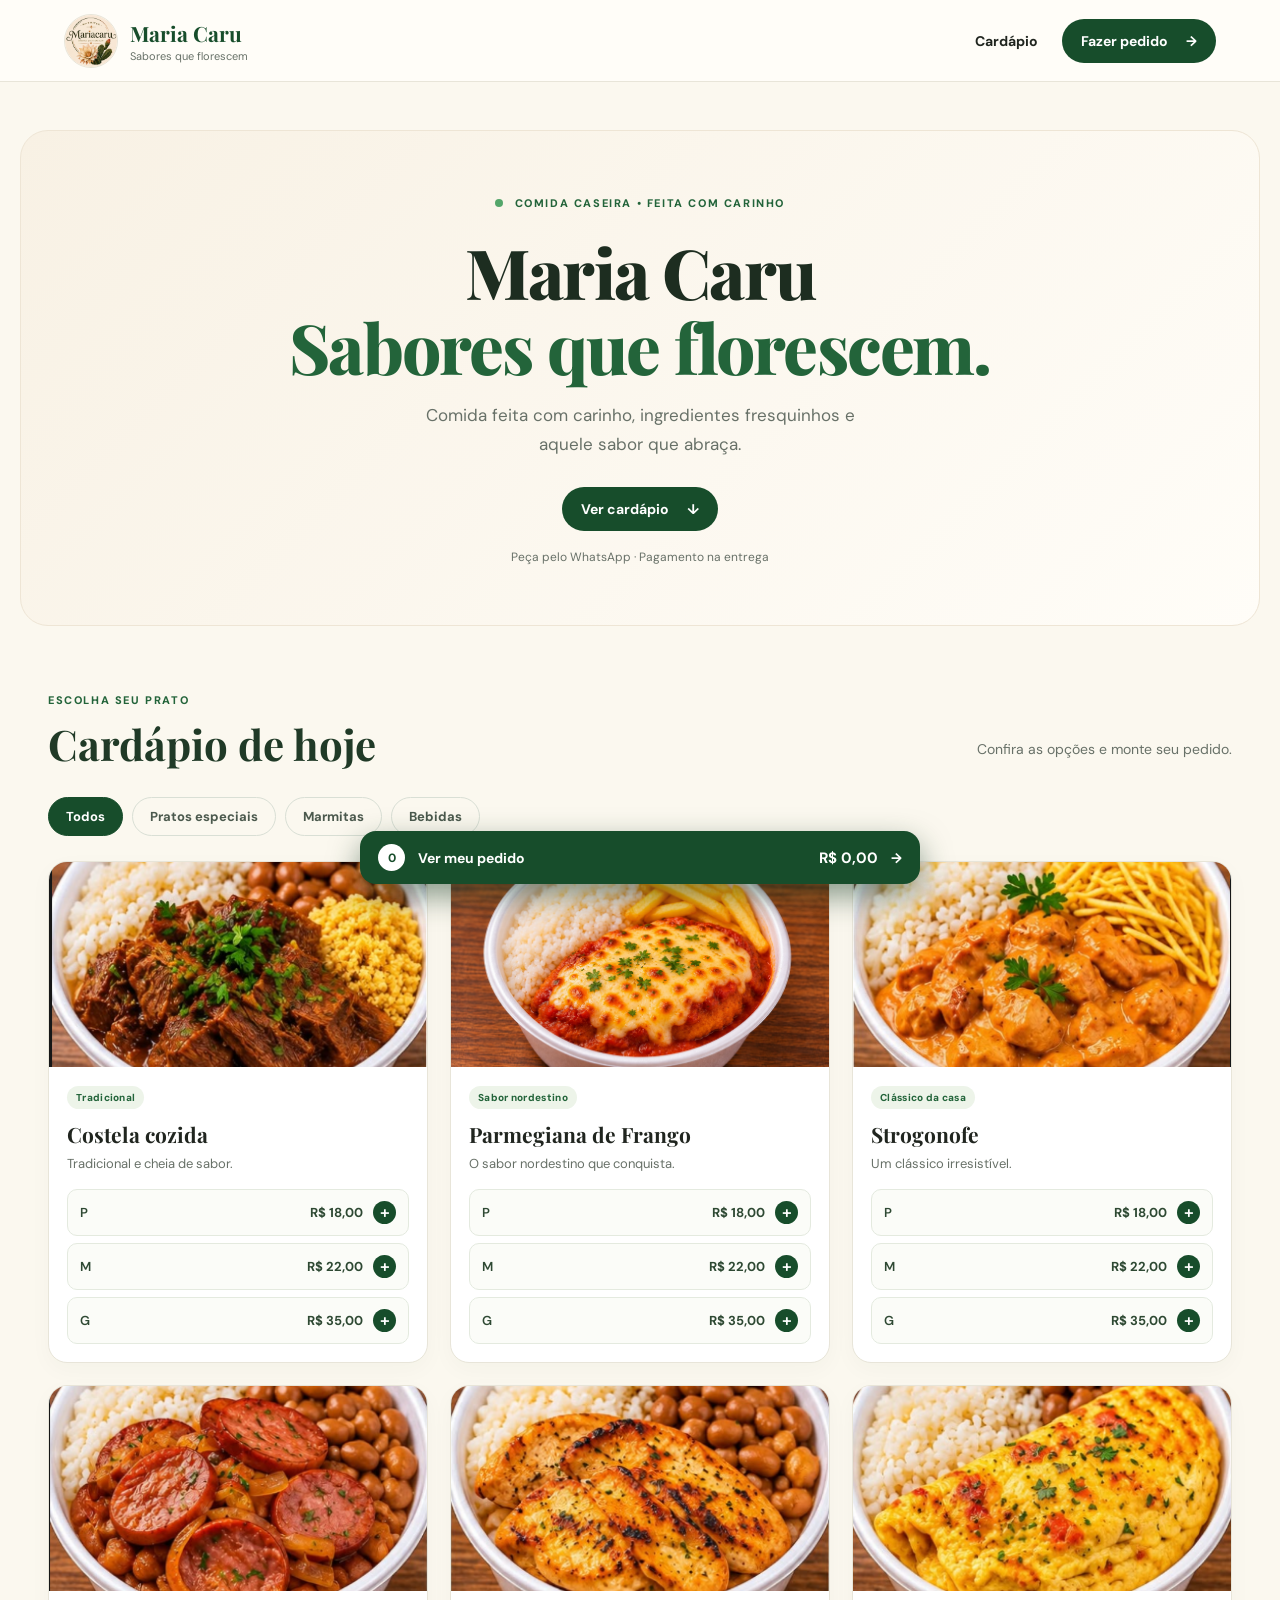
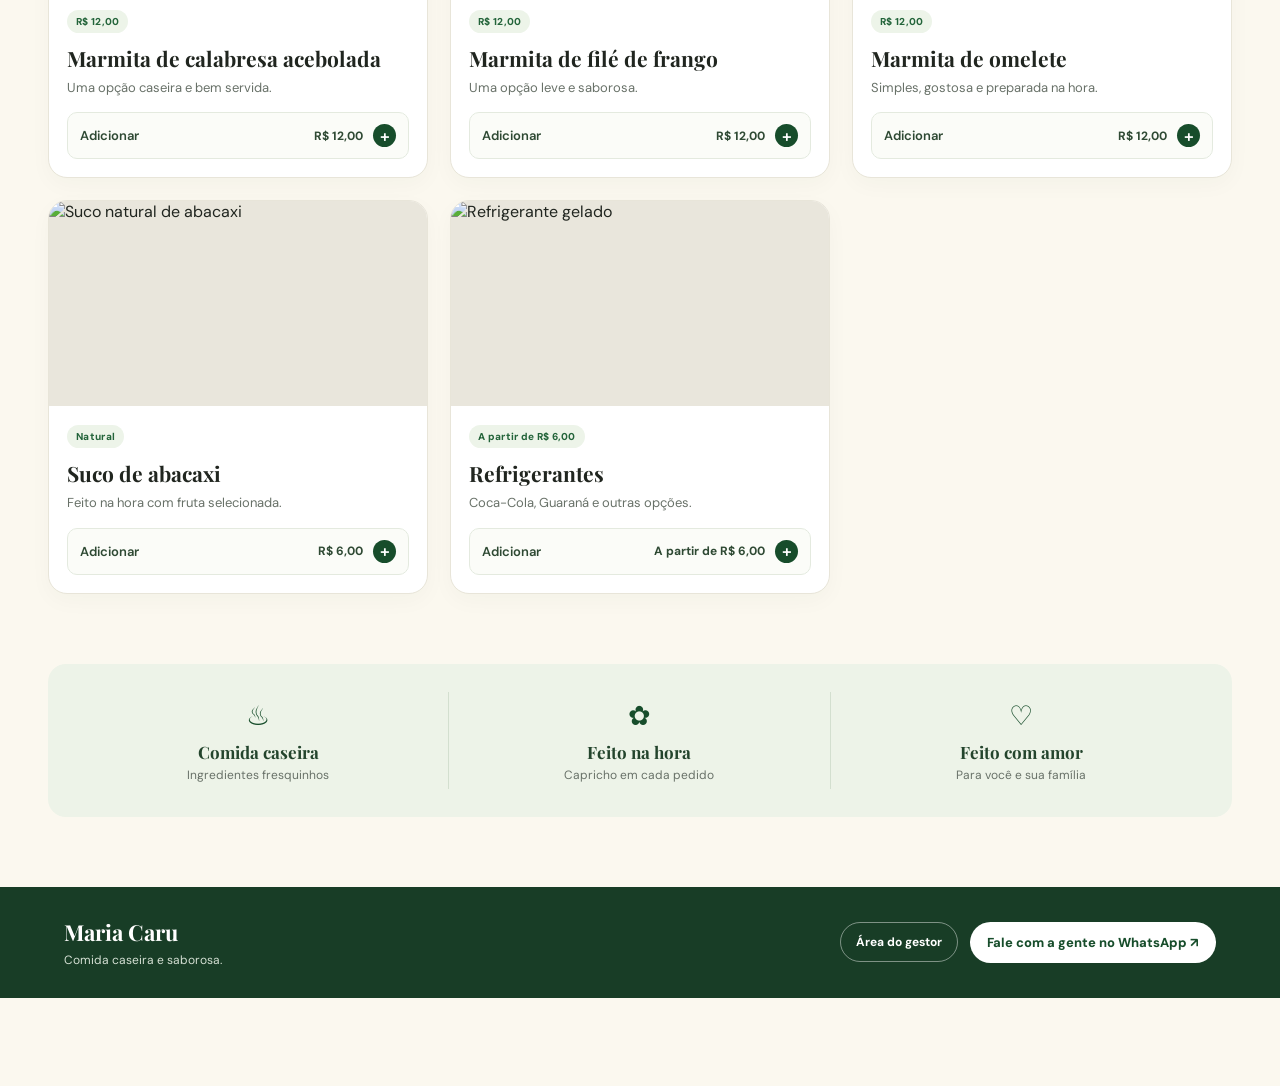
==== index.html @ e7e37db6 "Add files via upload" ====
<!DOCTYPE html>
<html lang="pt-BR">
<head>
  <meta charset="UTF-8">
  <meta name="viewport" content="width=device-width, initial-scale=1.0">
  <meta name="theme-color" content="#174d2b">
  <meta name="description" content="Maria Caru — comida caseira, feita com amor. Peça sua marmita pelo WhatsApp.">
  <title>Maria Caru | Sabores que florescem</title>
  <link rel="icon" type="image/jpeg" href="images/logo-maria-caru.jpg">
  <link rel="apple-touch-icon" href="images/logo-maria-caru.jpg">
  <link rel="stylesheet" href="css/style.css">
</head>
<body>
  <header class="site-header">
    <a class="brand" href="#">
      <img class="brand-logo" src="images/logo-maria-caru.jpg" alt="Logo Maria Caru">
      <span><strong>Maria Caru</strong><small>Sabores que florescem</small></span>
    </a>
    <nav class="header-actions">
      <a class="nav-link" href="#cardapio">Cardápio</a>
      <a class="nav-cta" href="#cardapio">Fazer pedido <span>→</span></a>
    </nav>
  </header>

  <main>
    <section class="hero hero-centered">
      <div class="hero-copy">
        <span class="eyebrow"><span class="live-dot"></span> COMIDA CASEIRA • FEITA COM CARINHO</span>
        <h1>Maria Caru<br><em>Sabores que florescem.</em></h1>
        <p>Comida feita com carinho, ingredientes fresquinhos e aquele sabor que abraça.</p>
        <a class="primary-button" href="#cardapio">Ver cardápio <span>↓</span></a>
        <div class="hero-note">Peça pelo WhatsApp · Pagamento na entrega</div>
      </div>
    </section>

    <section class="menu-section" id="cardapio">
      <div class="section-heading">
        <div><span class="eyebrow">ESCOLHA SEU PRATO</span><h2>Cardápio de hoje</h2></div>
        <p>Confira as opções e monte seu pedido.</p>
      </div>

      <div class="menu-tabs" role="group" aria-label="Filtrar cardápio">
        <button class="filter-btn active" data-filter="todos">Todos</button>
        <button class="filter-btn" data-filter="pratos">Pratos especiais</button>
        <button class="filter-btn" data-filter="marmitas">Marmitas</button>
        <button class="filter-btn" data-filter="bebidas">Bebidas</button>
      </div>

      <div class="product-grid" id="product-grid">
        <article class="product-card" data-category="pratos" data-search="costela cozida">
          <img src="images/costela.png" alt="Costela cozida com batatas" loading="lazy">
          <div class="product-body">
            <span class="product-tag">Tradicional</span><h3>Costela cozida</h3>
            <p>Tradicional e cheia de sabor.</p>
            <div class="price-list">
              <button class="add-size" data-name="Costela cozida" data-size="P" data-price="18">P <b>R$ 18,00</b><span>+</span></button>
              <button class="add-size" data-name="Costela cozida" data-size="M" data-price="22">M <b>R$ 22,00</b><span>+</span></button>
              <button class="add-size" data-name="Costela cozida" data-size="G" data-price="35">G <b>R$ 35,00</b><span>+</span></button>
            </div>
          </div>
        </article>

        <article class="product-card" data-category="pratos" data-search="baiao de dois baião">
          <img src="images/Parmegiana.png" alt="Baião de dois" loading="lazy">
          <div class="product-body">
            <span class="product-tag">Sabor nordestino</span><h3>Parmegiana de Frango</h3>
            <p>O sabor nordestino que conquista.</p>
            <div class="price-list">
              <button class="add-size" data-name="Baião de dois" data-size="P" data-price="18">P <b>R$ 18,00</b><span>+</span></button>
              <button class="add-size" data-name="Baião de dois" data-size="M" data-price="22">M <b>R$ 22,00</b><span>+</span></button>
              <button class="add-size" data-name="Baião de dois" data-size="G" data-price="35">G <b>R$ 35,00</b><span>+</span></button>
            </div>
          </div>
        </article>

        <article class="product-card" data-category="pratos" data-search="estrogonofe strogonoff">
          <img src="images/strogonoff.png" alt="Estrogonofe com arroz" loading="lazy">
          <div class="product-body">
            <span class="product-tag">Clássico da casa</span><h3>Strogonofe</h3>
            <p>Um clássico irresistível.</p>
            <div class="price-list">
              <button class="add-size" data-name="Estrogonofe" data-size="P" data-price="18">P <b>R$ 18,00</b><span>+</span></button>
              <button class="add-size" data-name="Estrogonofe" data-size="M" data-price="22">M <b>R$ 22,00</b><span>+</span></button>
              <button class="add-size" data-name="Estrogonofe" data-size="G" data-price="35">G <b>R$ 35,00</b><span>+</span></button>
            </div>
          </div>
        </article>

        <article class="product-card" data-category="marmitas" data-search="marmita calabresa acebolada">
          <img src="images/calabresa.png" alt="Marmita com refeição caseira" loading="lazy">
          <div class="product-body">
            <span class="product-tag">R$ 12,00</span><h3>Marmita de calabresa acebolada</h3>
            <p>Uma opção caseira e bem servida.</p>
            <button class="add-simple" data-name="Marmita de calabresa acebolada" data-price="12">Adicionar <b>R$ 12,00</b><span>+</span></button>
          </div>
        </article>

        <article class="product-card" data-category="marmitas" data-search="marmita file frango filé">
          <img src="images/file-frango.png" alt="Filé de frango com acompanhamentos" loading="lazy">
          <div class="product-body">
            <span class="product-tag">R$ 12,00</span><h3>Marmita de filé de frango</h3>
            <p>Uma opção leve e saborosa.</p>
            <button class="add-simple" data-name="Marmita de filé de frango" data-price="12">Adicionar <b>R$ 12,00</b><span>+</span></button>
          </div>
        </article>

        <article class="product-card" data-category="marmitas" data-search="marmita omelete">
          <img src="images/omelete.png" alt="Omelete com acompanhamentos" loading="lazy">
          <div class="product-body">
            <span class="product-tag">R$ 12,00</span><h3>Marmita de omelete</h3>
            <p>Simples, gostosa e preparada na hora.</p>
            <button class="add-simple" data-name="Marmita de omelete" data-price="12">Adicionar <b>R$ 12,00</b><span>+</span></button>
          </div>
        </article>

        <article class="product-card" data-category="bebidas" data-search="suco abacaxi natural">
          <img src="https://images.unsplash.com/photo-1622597467836-f3285f2131b8?w=900&auto=format&fit=crop&q=85" alt="Suco natural de abacaxi" loading="lazy">
          <div class="product-body">
            <span class="product-tag">Natural</span><h3>Suco de abacaxi</h3>
            <p>Feito na hora com fruta selecionada.</p>
            <button class="add-simple" data-name="Suco de abacaxi" data-price="6">Adicionar <b>R$ 6,00</b><span>+</span></button>
          </div>
        </article>

        <article class="product-card" data-category="bebidas" data-search="refrigerante coca guarana">
          <img src="https://images.unsplash.com/photo-1629203851122-3726ecdf080e?w=900&auto=format&fit=crop&q=85" alt="Refrigerante gelado" loading="lazy">
          <div class="product-body">
            <span class="product-tag">A partir de R$ 6,00</span><h3>Refrigerantes</h3>
            <p>Coca-Cola, Guaraná e outras opções.</p>
            <button class="add-simple" data-name="Refrigerante (informar sabor)" data-price="6">Adicionar <b>A partir de R$ 6,00</b><span>+</span></button>
          </div>
        </article>
      </div>
    </section>

    <section class="promise-strip">
      <div><span>♨</span><strong>Comida caseira</strong><small>Ingredientes fresquinhos</small></div>
      <div><span>✿</span><strong>Feito na hora</strong><small>Capricho em cada pedido</small></div>
      <div><span>♡</span><strong>Feito com amor</strong><small>Para você e sua família</small></div>
    </section>
  </main>

  <footer class="site-footer">
    <div><strong>Maria Caru</strong><p>Comida caseira e saborosa.</p></div>
    <div class="footer-links"><a class="footer-manager" href="gestor.html">Área do gestor</a><a class="footer-whats" href="https://wa.me/5511916778894" target="_blank" rel="noopener">Fale com a gente no WhatsApp ↗</a></div>
  </footer>

  <button class="cart-bar" id="cart-open" type="button">
    <span class="cart-bubble" id="cart-count">0</span><span>Ver meu pedido</span><strong id="cart-total">R$ 0,00</strong><span>→</span>
  </button>

  <div class="modal-backdrop" id="checkout-modal" aria-hidden="true">
    <section class="checkout-panel" role="dialog" aria-modal="true" aria-labelledby="checkout-title">
      <button class="modal-close" id="close-modal" aria-label="Fechar">×</button>
      <span class="eyebrow">SÓ MAIS UM PASSO</span><h2 id="checkout-title">Finalize seu pedido</h2>
      <div id="cart-summary" class="cart-summary">Seu carrinho está vazio.</div>
      <div class="form-grid">
        <label>Seu nome<input id="customer-name" type="text" placeholder="Nome completo" autocomplete="name"></label>
        <label>Telefone<input id="customer-phone" type="tel" placeholder="(11) 99999-9999" autocomplete="tel"></label>
        <label class="full">Endereço de entrega<input id="customer-address" type="text" placeholder="Rua, número, bairro e complemento" autocomplete="street-address"></label>
        <label>Forma de pagamento
          <select id="payment">
            <option>Pix</option><option>Dinheiro</option><option>Cartão de débito</option><option>Cartão de crédito</option>
          </select>
        </label>
        <label>Troco para (se precisar)<input id="change-for" type="text" placeholder="Ex.: R$ 50,00"></label>
        <label class="full">Observações<textarea id="notes" rows="2" placeholder="Ex.: sem cebola, ponto da carne..."></textarea></label>
      </div>
      <div class="checkout-breakdown">
        <div><span>Subtotal dos itens</span><strong id="checkout-subtotal">R$ 0,00</strong></div>
        <div><span>Taxa de entrega</span><strong id="delivery-fee">R$ 7,00</strong></div>
        <div class="checkout-total"><span>Total do pedido</span><strong id="checkout-total">R$ 7,00</strong></div>
      </div>
      <p class="delivery-note">Taxa fixa de entrega: R$ 7,00.</p>
      <button class="send-order" id="send-order" type="button">Enviar pedido pelo WhatsApp <span>↗</span></button>
    </section>
  </div>

  <script src="https://cdn.jsdelivr.net/npm/@supabase/supabase-js@2"></script>
  <script src="js/app.js"></script>
</body>
</html>
---- css/style.css ----
@import url('https://fonts.googleapis.com/css2?family=DM+Sans:wght@400;500;600;700;800&family=Playfair+Display:wght@600;700;800&display=swap');
:root{--green:#174d2b;--green2:#23643a;--cream:#fbf8ef;--ink:#20251f;--muted:#687168;--line:#e8e5d9;--gold:#d6a84f}
*{box-sizing:border-box}html{scroll-behavior:smooth}body{margin:0;background:var(--cream);color:var(--ink);font-family:'DM Sans',Arial,sans-serif;padding-bottom:88px}
a{color:inherit;text-decoration:none}.site-header{height:82px;padding:0 max(5vw,22px);display:flex;align-items:center;justify-content:space-between;background:#fffdf8;border-bottom:1px solid var(--line);position:sticky;top:0;z-index:10}
.brand{display:flex;align-items:center;gap:12px}.brand-logo{width:54px;height:54px;object-fit:cover;border-radius:50%;border:1px solid var(--line);background:#f8efdf}.brand strong{display:block;font-family:'Playfair Display',serif;font-size:21px;color:var(--green)}.brand small{display:block;color:var(--muted);font-size:11px;margin-top:2px}.header-actions{display:flex;align-items:center;gap:24px}.nav-link{font-weight:700;font-size:14px}.nav-cta,.primary-button{background:var(--green);color:white;padding:13px 19px;border-radius:999px;font-weight:700;font-size:14px;display:inline-flex;gap:18px;align-items:center;transition:.2s}.nav-cta:hover,.primary-button:hover,.send-order:hover{background:var(--green2);transform:translateY(-1px)}
.hero{max-width:1240px;margin:38px auto 76px;padding:0 28px;display:grid;grid-template-columns:1fr 1.05fr;gap:6%;align-items:center}.hero-copy{padding:24px 0}.eyebrow{font-size:11px;letter-spacing:1.6px;font-weight:800;color:var(--green2)}.live-dot{display:inline-block;width:8px;height:8px;border-radius:50%;background:#54a66a;margin-right:7px}.hero h1{font:800 clamp(42px,5.4vw,70px)/1.08 'Playfair Display',serif;letter-spacing:-1.8px;margin:22px 0 18px;color:#1d2d20}.hero h1 em{color:var(--green2);font-style:normal}.hero-copy>p{max-width:430px;color:var(--muted);font-size:17px;line-height:1.7;margin-bottom:28px}.hero-note{font-size:12px;color:var(--muted);margin-top:17px}.hero-centered{display:flex;justify-content:center;text-align:center;min-height:330px;margin-top:48px;margin-bottom:62px;padding:42px 28px;background:linear-gradient(135deg,#f8f1e4,#fffdf8);border:1px solid #eee5d5;border-radius:28px}.hero-centered .hero-copy{max-width:760px;padding:18px 0}.hero-centered .hero-copy>p{margin-left:auto;margin-right:auto}.hero-centered .hero-note{margin-top:18px}.hero-centered .primary-button{justify-content:center}.hero-photo{height:430px;position:relative;border-radius:26px;overflow:hidden;box-shadow:0 18px 45px #263d251c}.hero-photo>img{width:100%;height:100%;object-fit:cover}.photo-sticker{position:absolute;bottom:20px;left:20px;background:#fffdf2;padding:14px 20px;border-radius:14px;box-shadow:0 8px 24px #0002;transform:rotate(-3deg)}.photo-sticker strong{display:block;font:700 19px 'Playfair Display',serif;color:var(--green)}.photo-sticker span{font-size:11px;color:var(--muted)}
.menu-section{max-width:1240px;margin:auto;padding:0 28px 70px}.section-heading{display:flex;align-items:end;justify-content:space-between;margin-bottom:25px}.section-heading h2{font:700 42px 'Playfair Display',serif;margin:7px 0 0;color:#203a27}.section-heading p{color:var(--muted);font-size:14px}.menu-tabs{display:flex;gap:9px;flex-wrap:wrap;margin-bottom:25px}.filter-btn{border:1px solid #d9dfd5;background:transparent;color:#4b594d;border-radius:99px;padding:10px 17px;font:700 13px 'DM Sans';cursor:pointer}.filter-btn.active,.filter-btn:hover{background:var(--green);border-color:var(--green);color:white}.product-grid{display:grid;grid-template-columns:repeat(3,minmax(0,1fr));gap:22px}.product-card{background:white;border:1px solid var(--line);border-radius:19px;overflow:hidden;box-shadow:0 7px 22px #1c3b1a08;transition:.2s}.product-card:hover{transform:translateY(-4px);box-shadow:0 14px 30px #1c3b1a12}.product-card>img{width:100%;height:205px;object-fit:cover;display:block;background:#e9e6dc}.product-body{padding:18px}.product-tag{display:inline-block;color:var(--green2);background:#edf4e9;padding:5px 9px;border-radius:99px;font-size:10px;font-weight:800;letter-spacing:.3px}.product-body h3{font:700 21px 'Playfair Display',serif;margin:11px 0 6px}.product-body p{font-size:13px;color:var(--muted);margin:0 0 15px;line-height:1.5}.price-list{display:grid;gap:7px}.add-size,.add-simple{width:100%;display:flex;align-items:center;gap:10px;padding:11px 12px;background:#fbfcf8;border:1px solid #e4eadf;border-radius:10px;color:#2e4933;font:600 13px 'DM Sans';cursor:pointer;text-align:left}.add-size b{margin-left:auto}.add-size span,.add-simple span{width:23px;height:23px;display:grid;place-items:center;background:var(--green);color:white;border-radius:50%;font-size:17px}.add-size:hover,.add-simple:hover{border-color:var(--green);background:#f0f6ed}.add-simple{margin-top:7px}.add-simple b{margin-left:auto;font-size:12px;white-space:nowrap}
.promise-strip{max-width:1184px;margin:0 auto 70px;padding:28px 20px;display:grid;grid-template-columns:repeat(3,1fr);background:#edf3e8;border-radius:18px}.promise-strip>div{display:flex;flex-direction:column;align-items:center;text-align:center;padding:6px 15px;border-right:1px solid #d3dfcf}.promise-strip>div:last-child{border:0}.promise-strip span{font-size:27px;color:var(--green);margin-bottom:8px}.promise-strip strong{font:700 17px 'Playfair Display',serif;color:#23442c}.promise-strip small{font-size:12px;color:var(--muted);margin-top:4px}.site-footer{background:#183d26;color:#fff;padding:30px max(5vw,22px);display:flex;justify-content:space-between;align-items:center}.site-footer strong{font:700 22px 'Playfair Display',serif}.site-footer p{font-size:12px;color:#d5e0d4;margin:5px 0 0}.footer-whats{background:#fff;color:var(--green);padding:12px 17px;border-radius:99px;font-size:13px;font-weight:800}
.cart-bar{position:fixed;z-index:15;bottom:16px;left:50%;transform:translateX(-50%);width:min(560px,calc(100% - 28px));display:flex;align-items:center;gap:13px;background:var(--green);color:white;border:0;border-radius:16px;padding:13px 18px;box-shadow:0 12px 30px #163b2480;font:700 14px 'DM Sans';cursor:pointer}.cart-bubble{width:27px;height:27px;border-radius:50%;display:grid;place-items:center;background:#fff;color:var(--green);font-size:12px}.cart-bar strong{margin-left:auto;font-size:15px}.modal-backdrop{position:fixed;inset:0;background:#101a12a8;z-index:30;display:none;align-items:flex-end;justify-content:center;padding:18px}.modal-backdrop.open{display:flex}.checkout-panel{position:relative;width:min(650px,100%);max-height:92vh;overflow:auto;background:#fffdf8;border-radius:22px;padding:30px;box-shadow:0 25px 70px #0004}.modal-close{position:absolute;right:20px;top:15px;border:0;background:#edf2e9;color:var(--green);width:35px;height:35px;border-radius:50%;font-size:24px;cursor:pointer}.checkout-panel h2{font:700 32px 'Playfair Display',serif;margin:8px 0 20px;color:#203a27}.cart-summary{border:1px solid var(--line);border-radius:12px;padding:12px;margin-bottom:18px}.cart-row{display:flex;align-items:center;gap:8px;padding:8px 0;border-bottom:1px solid var(--line);font-size:13px}.cart-row:last-child{border:0}.cart-row span:first-child{flex:1}.cart-row button{border:0;background:#edf3e8;color:var(--green);width:25px;height:25px;border-radius:50%;font-weight:800;cursor:pointer}.cart-row b{min-width:75px;text-align:right}.form-grid{display:grid;grid-template-columns:1fr 1fr;gap:13px}.form-grid label{display:flex;flex-direction:column;gap:6px;font-size:12px;font-weight:700;color:#425345}.form-grid .full{grid-column:1/-1}.form-grid input,.form-grid select,.form-grid textarea{width:100%;border:1px solid #dfe4d9;border-radius:9px;background:#fff;padding:12px;font:13px 'DM Sans';color:var(--ink);outline:none}.form-grid input:focus,.form-grid select:focus,.form-grid textarea:focus{border-color:var(--green)}.checkout-total{display:flex;justify-content:space-between;padding:17px 0 5px;margin-top:15px;border-top:1px solid var(--line);font-size:14px}.checkout-total strong{font-size:20px;color:var(--green)}.delivery-note{font-size:11px;color:var(--muted);line-height:1.5}.send-order{width:100%;padding:15px;border:0;border-radius:11px;background:var(--green);color:white;font:800 14px 'DM Sans';cursor:pointer;display:flex;justify-content:center;gap:12px;transition:.2s}
@media(max-width:850px){.hero{grid-template-columns:1fr 1fr;gap:25px;margin-top:25px}.hero-photo{height:350px}.product-grid{grid-template-columns:repeat(2,minmax(0,1fr))}.section-heading{align-items:start;gap:10px;flex-direction:column}.section-heading h2{font-size:36px}.promise-strip{margin-left:20px;margin-right:20px}}
@media(max-width:600px){body{padding-bottom:82px}.site-header{height:70px;padding:0 16px}.brand-logo{width:43px;height:43px}.brand strong{font-size:18px}.brand small{font-size:9px}.header-actions{gap:10px}.nav-link{display:none}.nav-cta{padding:11px 14px;font-size:12px}.hero{display:flex;flex-direction:column;align-items:stretch;padding:0 18px;margin:24px auto 52px;gap:20px}.hero-centered{min-height:280px;margin:20px 16px 44px;padding:32px 18px;justify-content:center}.hero-centered .hero-copy{padding:0}.hero-centered .hero h1{font-size:42px}.hero-copy{padding:0}.hero h1{font-size:47px;margin:16px 0 12px}.hero-copy>p{font-size:15px;margin-bottom:20px}.hero-photo{height:250px;border-radius:19px}.menu-section{padding:0 16px 50px}.section-heading h2{font-size:34px}.section-heading p{margin:0}.menu-tabs{gap:7px}.filter-btn{padding:9px 12px;font-size:11px}.product-grid{grid-template-columns:1fr;gap:15px}.product-card{display:grid;grid-template-columns:38% 1fr}.product-card>img{height:100%;min-height:220px}.product-body{padding:13px}.product-body h3{font-size:18px}.product-body p{font-size:12px}.add-size,.add-simple{padding:9px;font-size:12px}.promise-strip{grid-template-columns:1fr;margin:0 16px 45px;padding:10px}.promise-strip>div{border-right:0;border-bottom:1px solid #d3dfcf;padding:14px}.promise-strip>div:last-child{border:0}.site-footer{padding:25px 18px;gap:15px;align-items:flex-start;flex-direction:column}.checkout-panel{padding:25px 18px;border-radius:20px 20px 14px 14px}.form-grid{grid-template-columns:1fr}.form-grid .full{grid-column:auto}.cart-bar{bottom:10px}.cart-bar strong{font-size:13px}}

.checkout-breakdown{border-top:1px solid var(--line);margin-top:15px;padding-top:12px}
.checkout-breakdown>div{display:flex;justify-content:space-between;align-items:center;padding:5px 0;font-size:13px;color:var(--muted)}
.checkout-breakdown>div strong{color:var(--ink);font-weight:700}
.checkout-breakdown .checkout-total{border-top:1px solid var(--line);margin-top:8px;padding-top:13px;color:var(--ink);font-size:15px}
.checkout-breakdown .checkout-total strong{font-size:21px;color:var(--green)}

.footer-links{display:flex;align-items:center;gap:12px;flex-wrap:wrap}
.footer-manager{color:#fff;border:1px solid #ffffff70;padding:11px 15px;border-radius:99px;font-size:12px;font-weight:700}
.footer-manager:hover{background:#ffffff18}
@media(max-width:600px){.footer-links{width:100%;align-items:stretch;flex-direction:column}.footer-manager,.footer-whats{text-align:center}}
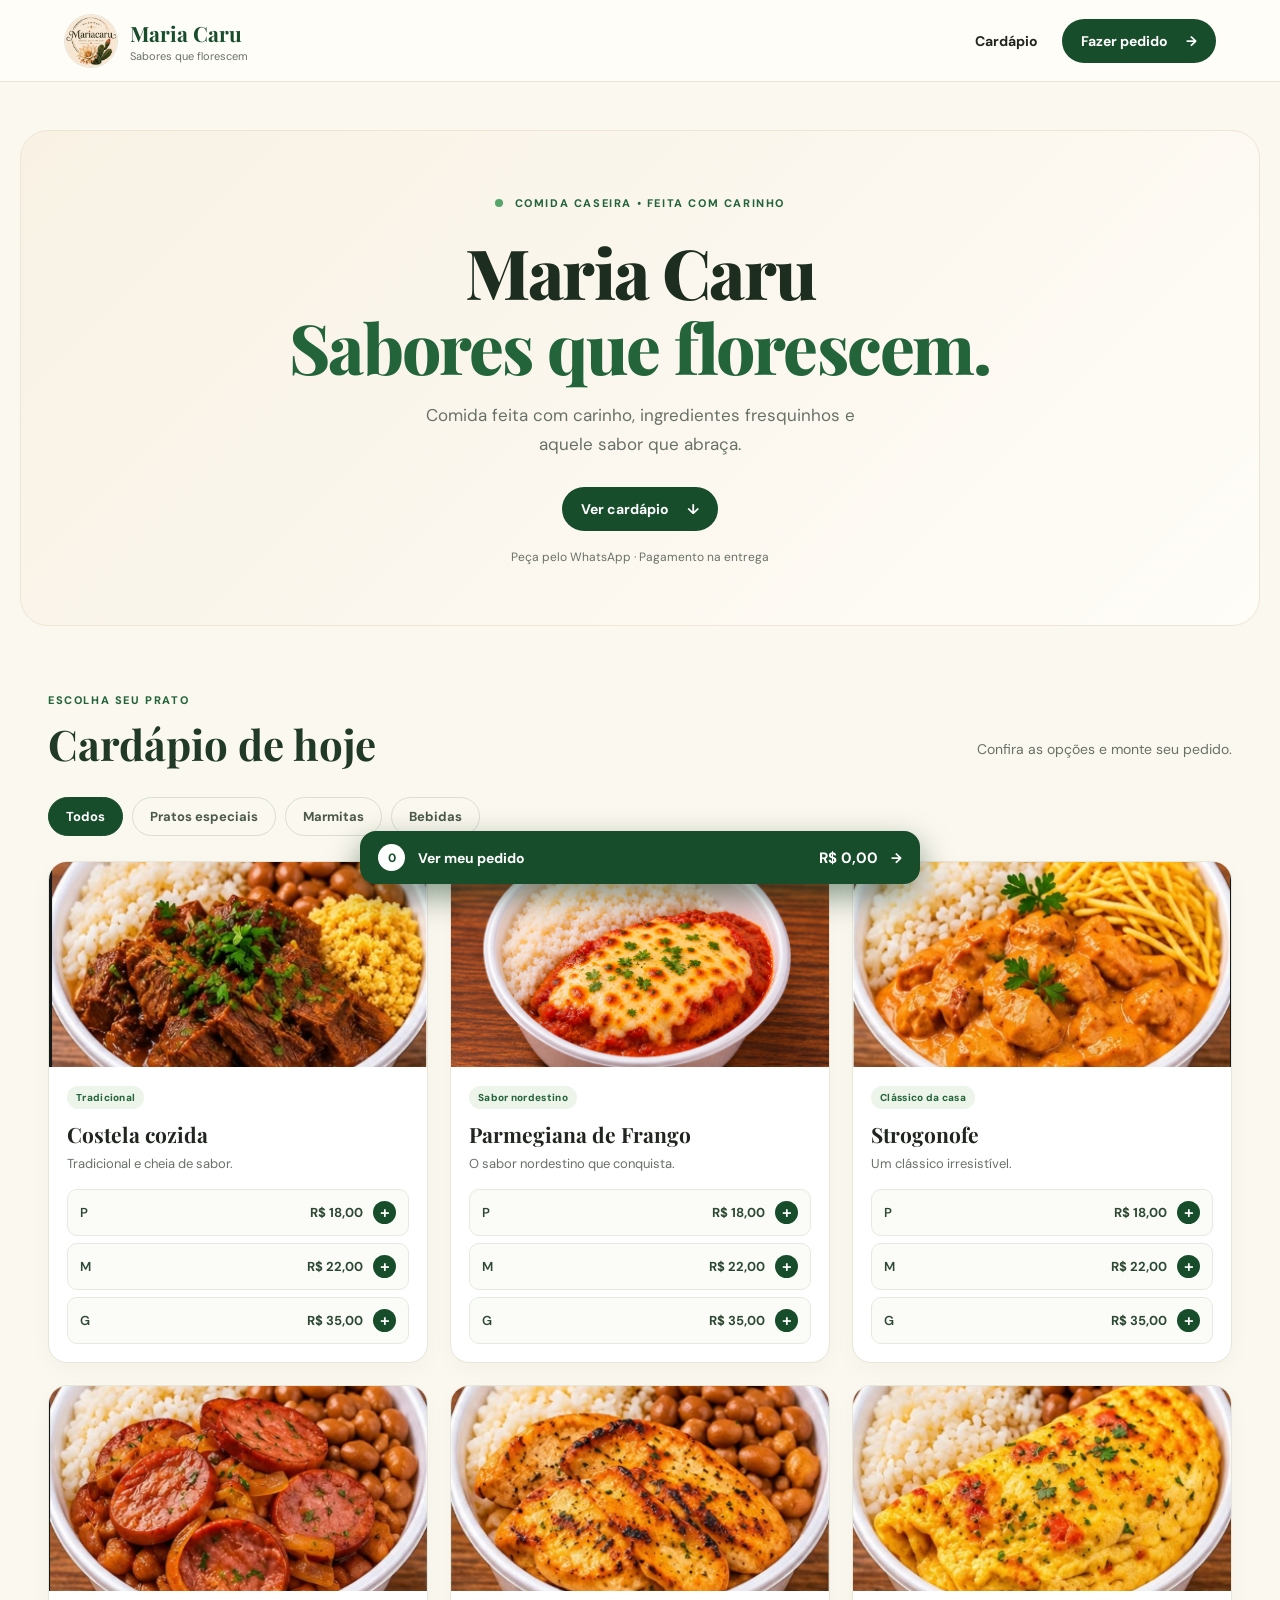
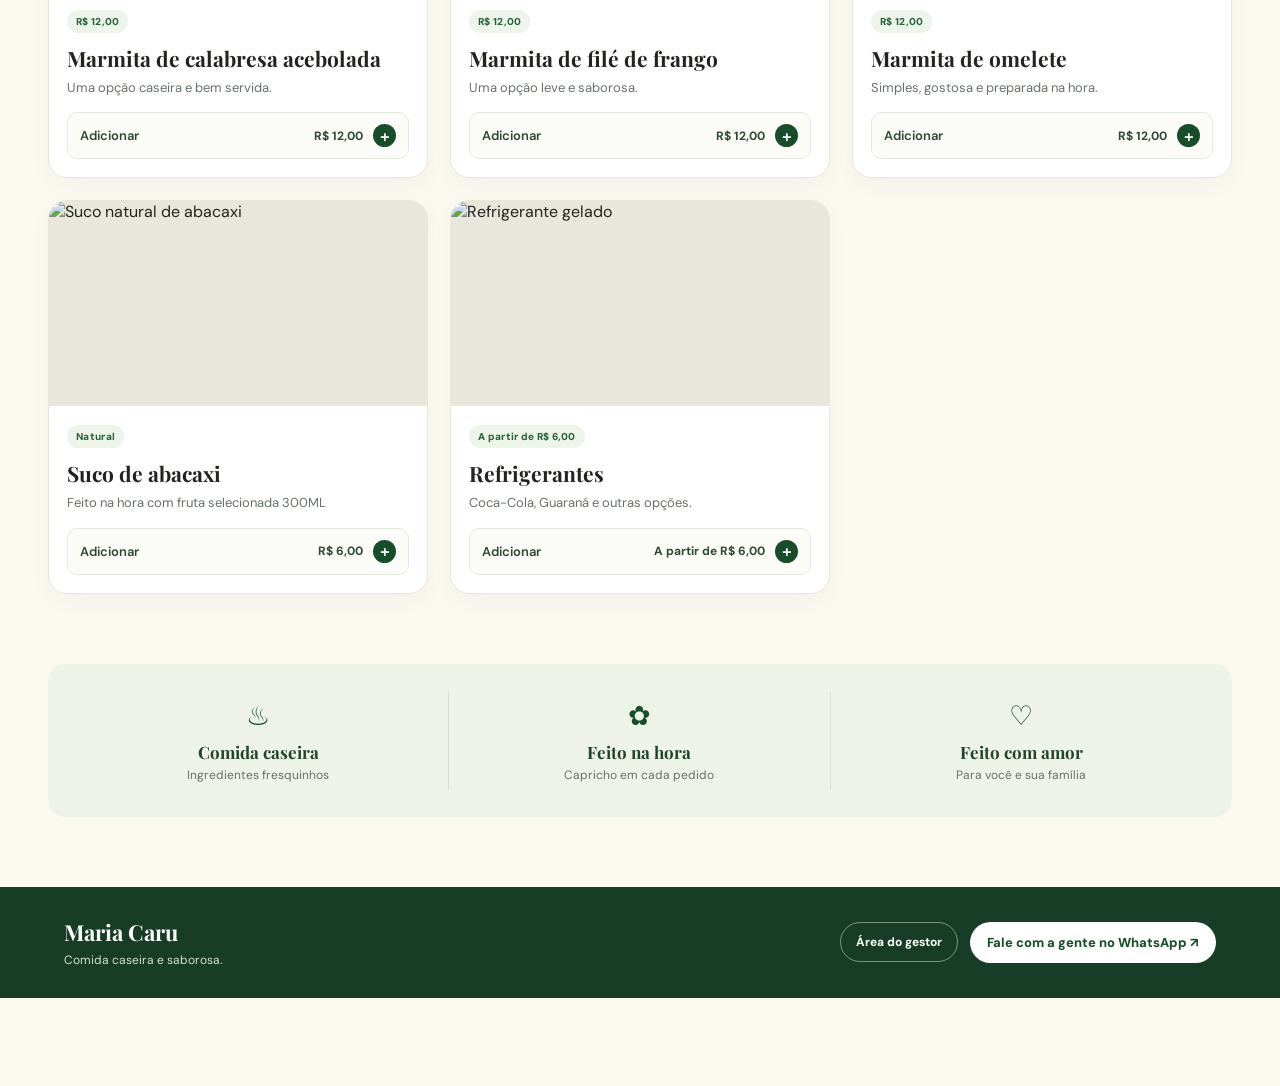
==== commit 8e84ebd7: "Add files via upload" ====
--- a/index.html
+++ b/index.html
@@ -117,7 +117,7 @@
           <img src="https://images.unsplash.com/photo-1622597467836-f3285f2131b8?w=900&auto=format&fit=crop&q=85" alt="Suco natural de abacaxi" loading="lazy">
           <div class="product-body">
             <span class="product-tag">Natural</span><h3>Suco de abacaxi</h3>
-            <p>Feito na hora com fruta selecionada.</p>
+            <p>Feito na hora com fruta selecionada 300ML</p>
             <button class="add-simple" data-name="Suco de abacaxi" data-price="6">Adicionar <b>R$ 6,00</b><span>+</span></button>
           </div>
         </article>
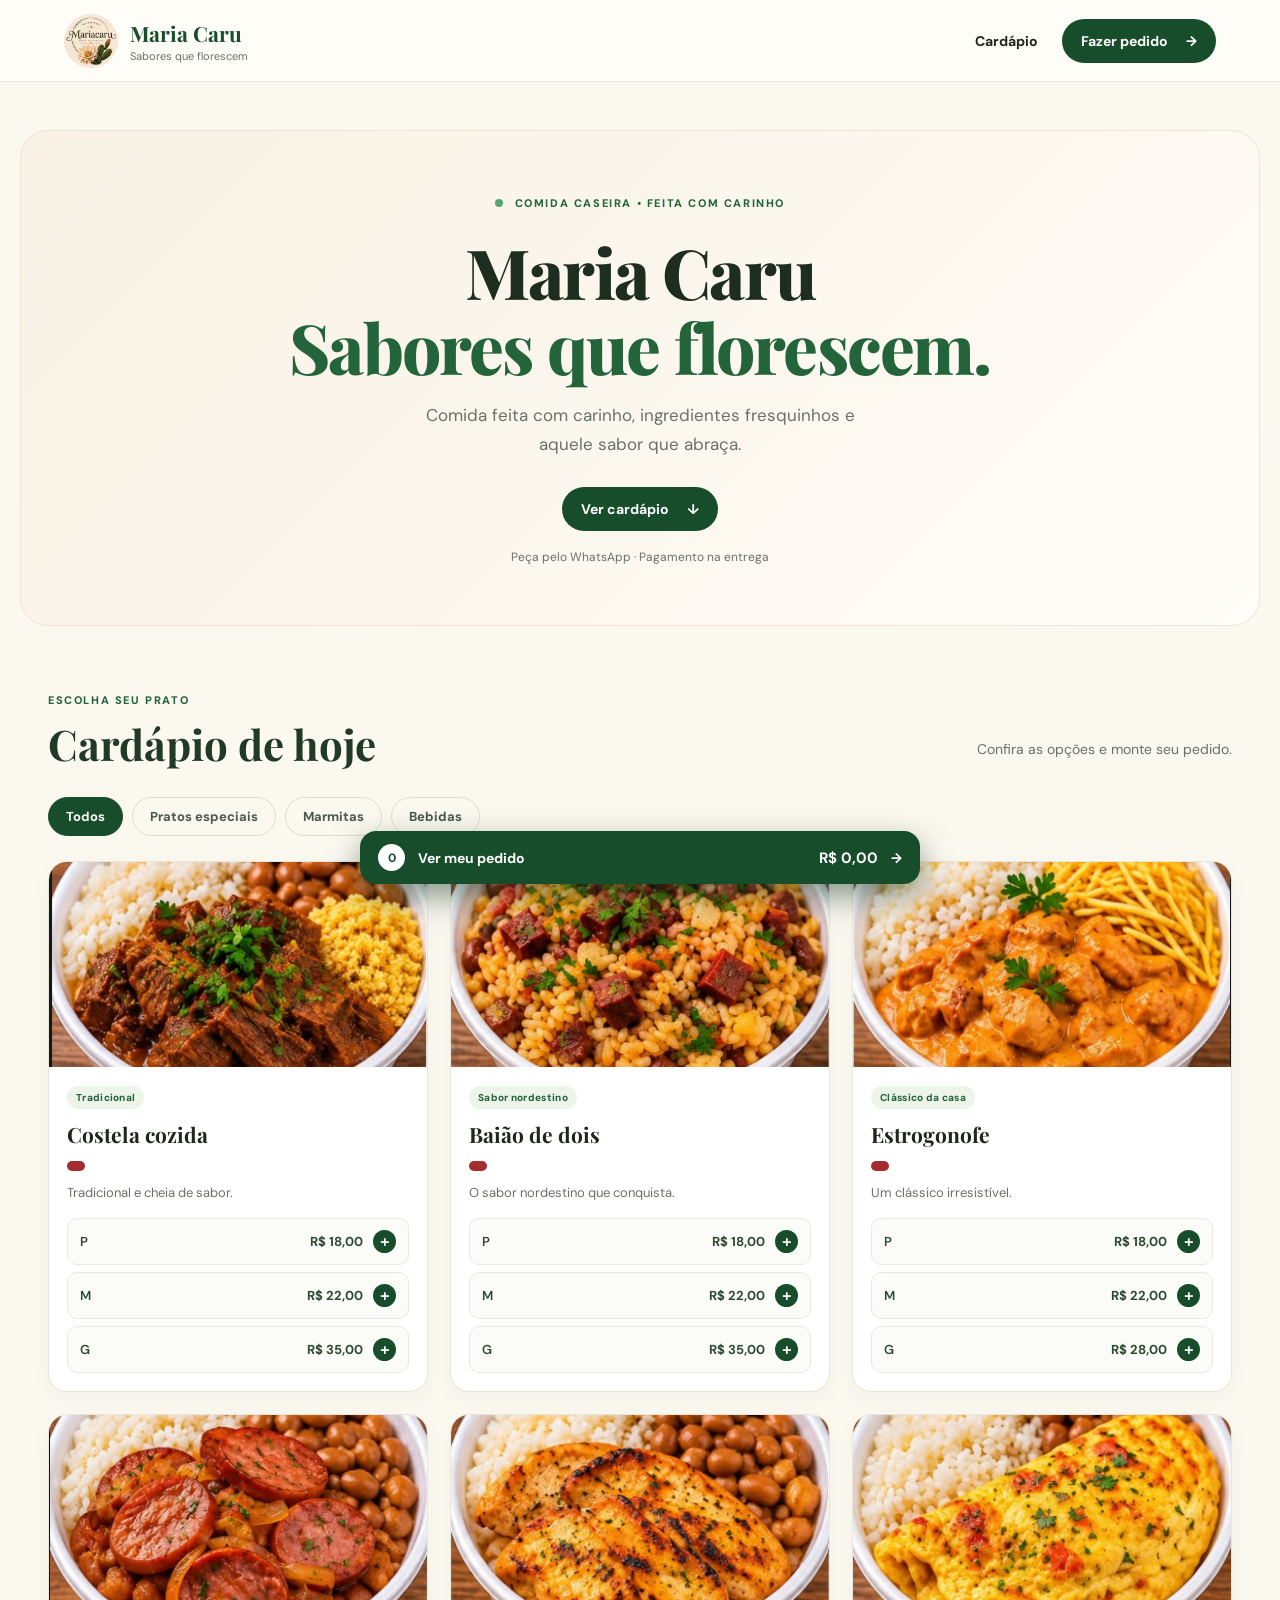
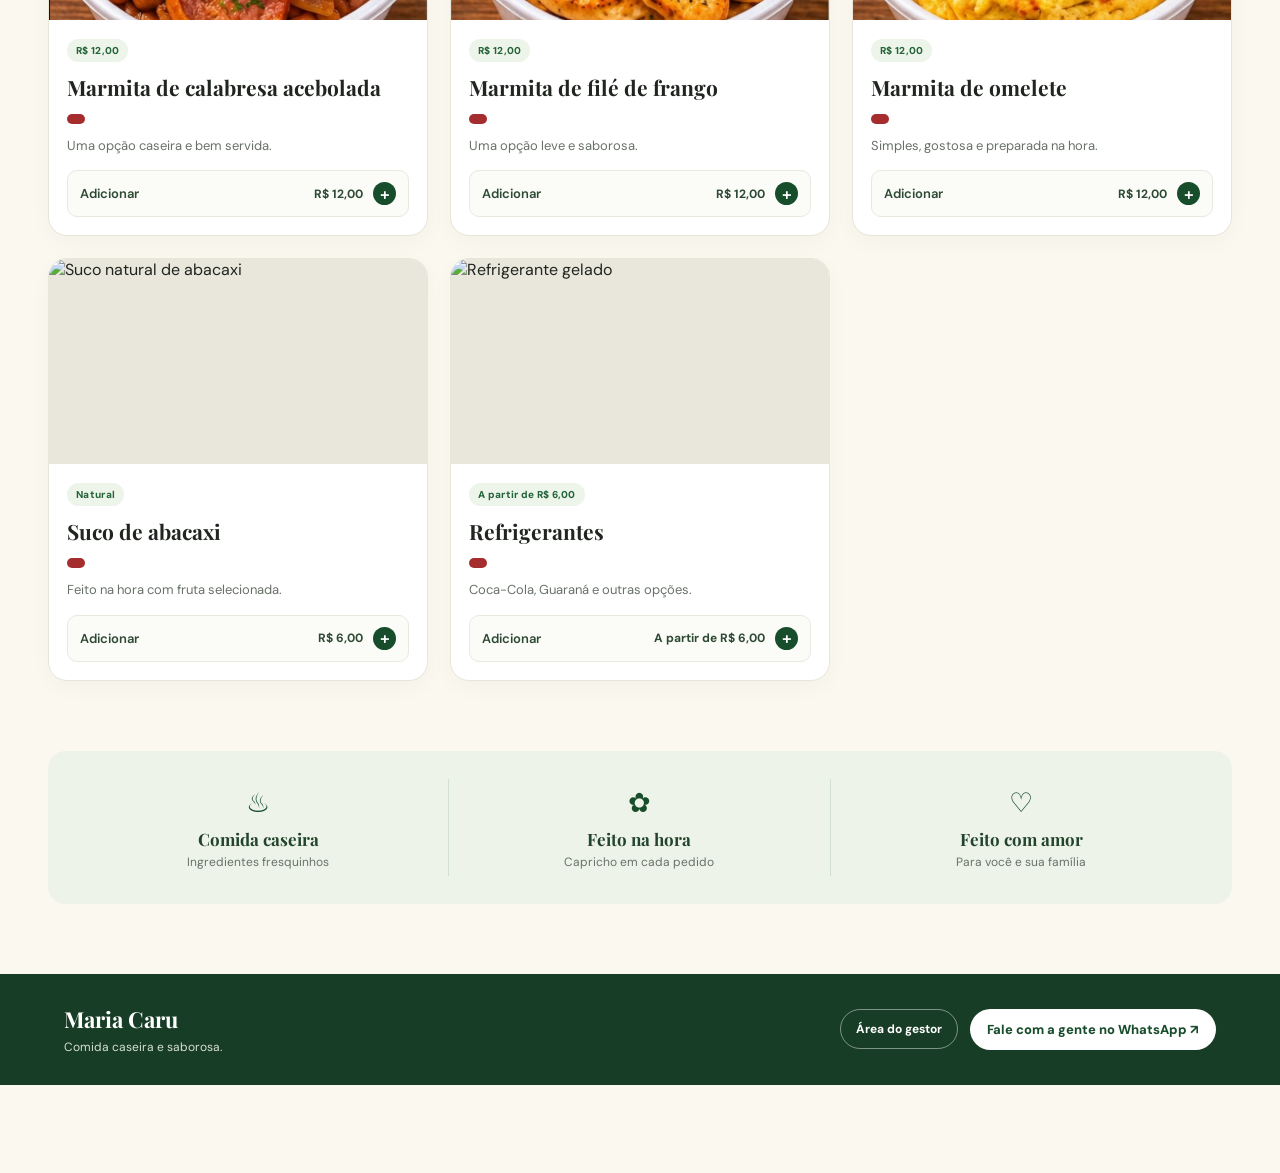
==== commit a4fed8af: "Add files via upload" ====
--- a/index.html
+++ b/index.html
@@ -50,7 +50,7 @@
         <article class="product-card" data-category="pratos" data-search="costela cozida">
           <img src="images/costela.png" alt="Costela cozida com batatas" loading="lazy">
           <div class="product-body">
-            <span class="product-tag">Tradicional</span><h3>Costela cozida</h3>
+            <span class="product-tag">Tradicional</span><h3>Costela cozida</h3><span class="availability-badge" hidden></span>
             <p>Tradicional e cheia de sabor.</p>
             <div class="price-list">
               <button class="add-size" data-name="Costela cozida" data-size="P" data-price="18">P <b>R$ 18,00</b><span>+</span></button>
@@ -61,9 +61,9 @@
         </article>
 
         <article class="product-card" data-category="pratos" data-search="baiao de dois baião">
-          <img src="images/Parmegiana.png" alt="Baião de dois" loading="lazy">
+          <img src="images/baiao.png" alt="Baião de dois" loading="lazy">
           <div class="product-body">
-            <span class="product-tag">Sabor nordestino</span><h3>Parmegiana de Frango</h3>
+            <span class="product-tag">Sabor nordestino</span><h3>Baião de dois</h3><span class="availability-badge" hidden></span>
             <p>O sabor nordestino que conquista.</p>
             <div class="price-list">
               <button class="add-size" data-name="Baião de dois" data-size="P" data-price="18">P <b>R$ 18,00</b><span>+</span></button>
@@ -76,12 +76,12 @@
         <article class="product-card" data-category="pratos" data-search="estrogonofe strogonoff">
           <img src="images/strogonoff.png" alt="Estrogonofe com arroz" loading="lazy">
           <div class="product-body">
-            <span class="product-tag">Clássico da casa</span><h3>Strogonofe</h3>
+            <span class="product-tag">Clássico da casa</span><h3>Estrogonofe</h3><span class="availability-badge" hidden></span>
             <p>Um clássico irresistível.</p>
             <div class="price-list">
               <button class="add-size" data-name="Estrogonofe" data-size="P" data-price="18">P <b>R$ 18,00</b><span>+</span></button>
               <button class="add-size" data-name="Estrogonofe" data-size="M" data-price="22">M <b>R$ 22,00</b><span>+</span></button>
-              <button class="add-size" data-name="Estrogonofe" data-size="G" data-price="35">G <b>R$ 35,00</b><span>+</span></button>
+              <button class="add-size" data-name="Estrogonofe" data-size="G" data-price="28">G <b>R$ 28,00</b><span>+</span></button>
             </div>
           </div>
         </article>
@@ -89,7 +89,7 @@
         <article class="product-card" data-category="marmitas" data-search="marmita calabresa acebolada">
           <img src="images/calabresa.png" alt="Marmita com refeição caseira" loading="lazy">
           <div class="product-body">
-            <span class="product-tag">R$ 12,00</span><h3>Marmita de calabresa acebolada</h3>
+            <span class="product-tag">R$ 12,00</span><h3>Marmita de calabresa acebolada</h3><span class="availability-badge" hidden></span>
             <p>Uma opção caseira e bem servida.</p>
             <button class="add-simple" data-name="Marmita de calabresa acebolada" data-price="12">Adicionar <b>R$ 12,00</b><span>+</span></button>
           </div>
@@ -98,7 +98,7 @@
         <article class="product-card" data-category="marmitas" data-search="marmita file frango filé">
           <img src="images/file-frango.png" alt="Filé de frango com acompanhamentos" loading="lazy">
           <div class="product-body">
-            <span class="product-tag">R$ 12,00</span><h3>Marmita de filé de frango</h3>
+            <span class="product-tag">R$ 12,00</span><h3>Marmita de filé de frango</h3><span class="availability-badge" hidden></span>
             <p>Uma opção leve e saborosa.</p>
             <button class="add-simple" data-name="Marmita de filé de frango" data-price="12">Adicionar <b>R$ 12,00</b><span>+</span></button>
           </div>
@@ -107,7 +107,7 @@
         <article class="product-card" data-category="marmitas" data-search="marmita omelete">
           <img src="images/omelete.png" alt="Omelete com acompanhamentos" loading="lazy">
           <div class="product-body">
-            <span class="product-tag">R$ 12,00</span><h3>Marmita de omelete</h3>
+            <span class="product-tag">R$ 12,00</span><h3>Marmita de omelete</h3><span class="availability-badge" hidden></span>
             <p>Simples, gostosa e preparada na hora.</p>
             <button class="add-simple" data-name="Marmita de omelete" data-price="12">Adicionar <b>R$ 12,00</b><span>+</span></button>
           </div>
@@ -116,8 +116,8 @@
         <article class="product-card" data-category="bebidas" data-search="suco abacaxi natural">
           <img src="https://images.unsplash.com/photo-1622597467836-f3285f2131b8?w=900&auto=format&fit=crop&q=85" alt="Suco natural de abacaxi" loading="lazy">
           <div class="product-body">
-            <span class="product-tag">Natural</span><h3>Suco de abacaxi</h3>
-            <p>Feito na hora com fruta selecionada 300ML</p>
+            <span class="product-tag">Natural</span><h3>Suco de abacaxi</h3><span class="availability-badge" hidden></span>
+            <p>Feito na hora com fruta selecionada.</p>
             <button class="add-simple" data-name="Suco de abacaxi" data-price="6">Adicionar <b>R$ 6,00</b><span>+</span></button>
           </div>
         </article>
@@ -125,7 +125,7 @@
         <article class="product-card" data-category="bebidas" data-search="refrigerante coca guarana">
           <img src="https://images.unsplash.com/photo-1629203851122-3726ecdf080e?w=900&auto=format&fit=crop&q=85" alt="Refrigerante gelado" loading="lazy">
           <div class="product-body">
-            <span class="product-tag">A partir de R$ 6,00</span><h3>Refrigerantes</h3>
+            <span class="product-tag">A partir de R$ 6,00</span><h3>Refrigerantes</h3><span class="availability-badge" hidden></span>
             <p>Coca-Cola, Guaraná e outras opções.</p>
             <button class="add-simple" data-name="Refrigerante (informar sabor)" data-price="6">Adicionar <b>A partir de R$ 6,00</b><span>+</span></button>
           </div>
@@ -160,7 +160,7 @@
         <label class="full">Endereço de entrega<input id="customer-address" type="text" placeholder="Rua, número, bairro e complemento" autocomplete="street-address"></label>
         <label>Forma de pagamento
           <select id="payment">
-            <option>Pix</option><option>Dinheiro</option><option>Cartão de débito</option><option>Cartão de crédito</option>
+            <option>Pix</option><option>Dinheiro</option><option>Cartão de débito</option><option>Cartão de crédito</option><option>VR Benefícios</option><option>Pluxee</option>
           </select>
         </label>
         <label>Troco para (se precisar)<input id="change-for" type="text" placeholder="Ex.: R$ 50,00"></label>
@@ -168,10 +168,10 @@
       </div>
       <div class="checkout-breakdown">
         <div><span>Subtotal dos itens</span><strong id="checkout-subtotal">R$ 0,00</strong></div>
-        <div><span>Taxa de entrega</span><strong id="delivery-fee">R$ 7,00</strong></div>
-        <div class="checkout-total"><span>Total do pedido</span><strong id="checkout-total">R$ 7,00</strong></div>
+        <div><span>Taxa de entrega</span><strong id="delivery-fee">R$ 6,00</strong></div>
+        <div class="checkout-total"><span>Total do pedido</span><strong id="checkout-total">R$ 6,00</strong></div>
       </div>
-      <p class="delivery-note">Taxa fixa de entrega: R$ 7,00.</p>
+      <p class="delivery-note">Taxa fixa de entrega: R$ 6,00.</p>
       <button class="send-order" id="send-order" type="button">Enviar pedido pelo WhatsApp <span>↗</span></button>
     </section>
   </div>
--- a/css/style.css
+++ b/css/style.css
@@ -20,3 +20,20 @@
 .footer-manager{color:#fff;border:1px solid #ffffff70;padding:11px 15px;border-radius:99px;font-size:12px;font-weight:700}
 .footer-manager:hover{background:#ffffff18}
 @media(max-width:600px){.footer-links{width:100%;align-items:stretch;flex-direction:column}.footer-manager,.footer-whats{text-align:center}}
+
+/* Disponibilidade de produtos */
+.availability-badge{display:inline-block;margin:7px 0;padding:5px 9px;border-radius:999px;background:#a52d2d;color:#fff;font-size:11px;font-weight:800;letter-spacing:.04em}
+.product-card.is-unavailable .product-tag{opacity:.55}
+.product-card.is-unavailable .add-size,.product-card.is-unavailable .add-simple{opacity:.48;cursor:not-allowed;pointer-events:none}
+.availability-manager-row{display:flex;align-items:center;justify-content:space-between;gap:14px;padding:12px 0;border-top:1px solid #eee}
+.availability-manager-row strong{display:block}
+.availability-manager-row small{color:#6b756c}
+.availability-toggle{min-width:142px}
+@media(max-width:520px){.availability-manager-row{align-items:flex-start;flex-direction:column}.availability-toggle{width:100%}}
+
+/* Estado de funcionamento da loja */
+.store-status{max-width:1184px;margin:18px auto;padding:13px 18px;border-radius:12px;text-align:center;font-size:13px;font-weight:800;background:#fff4d9;color:#6a5120;border:1px solid #f0d99b}
+.store-status.is-open{background:#edf4e9;color:#174d2b;border-color:#d6e5d1}
+.store-status.is-closed{background:#fff0ed;color:#923a2d;border-color:#f0d2ca}
+.add-size:disabled,.add-simple:disabled{opacity:.5;cursor:not-allowed;pointer-events:none}
+@media(max-width:600px){.store-status{margin:12px 16px;font-size:12px}}
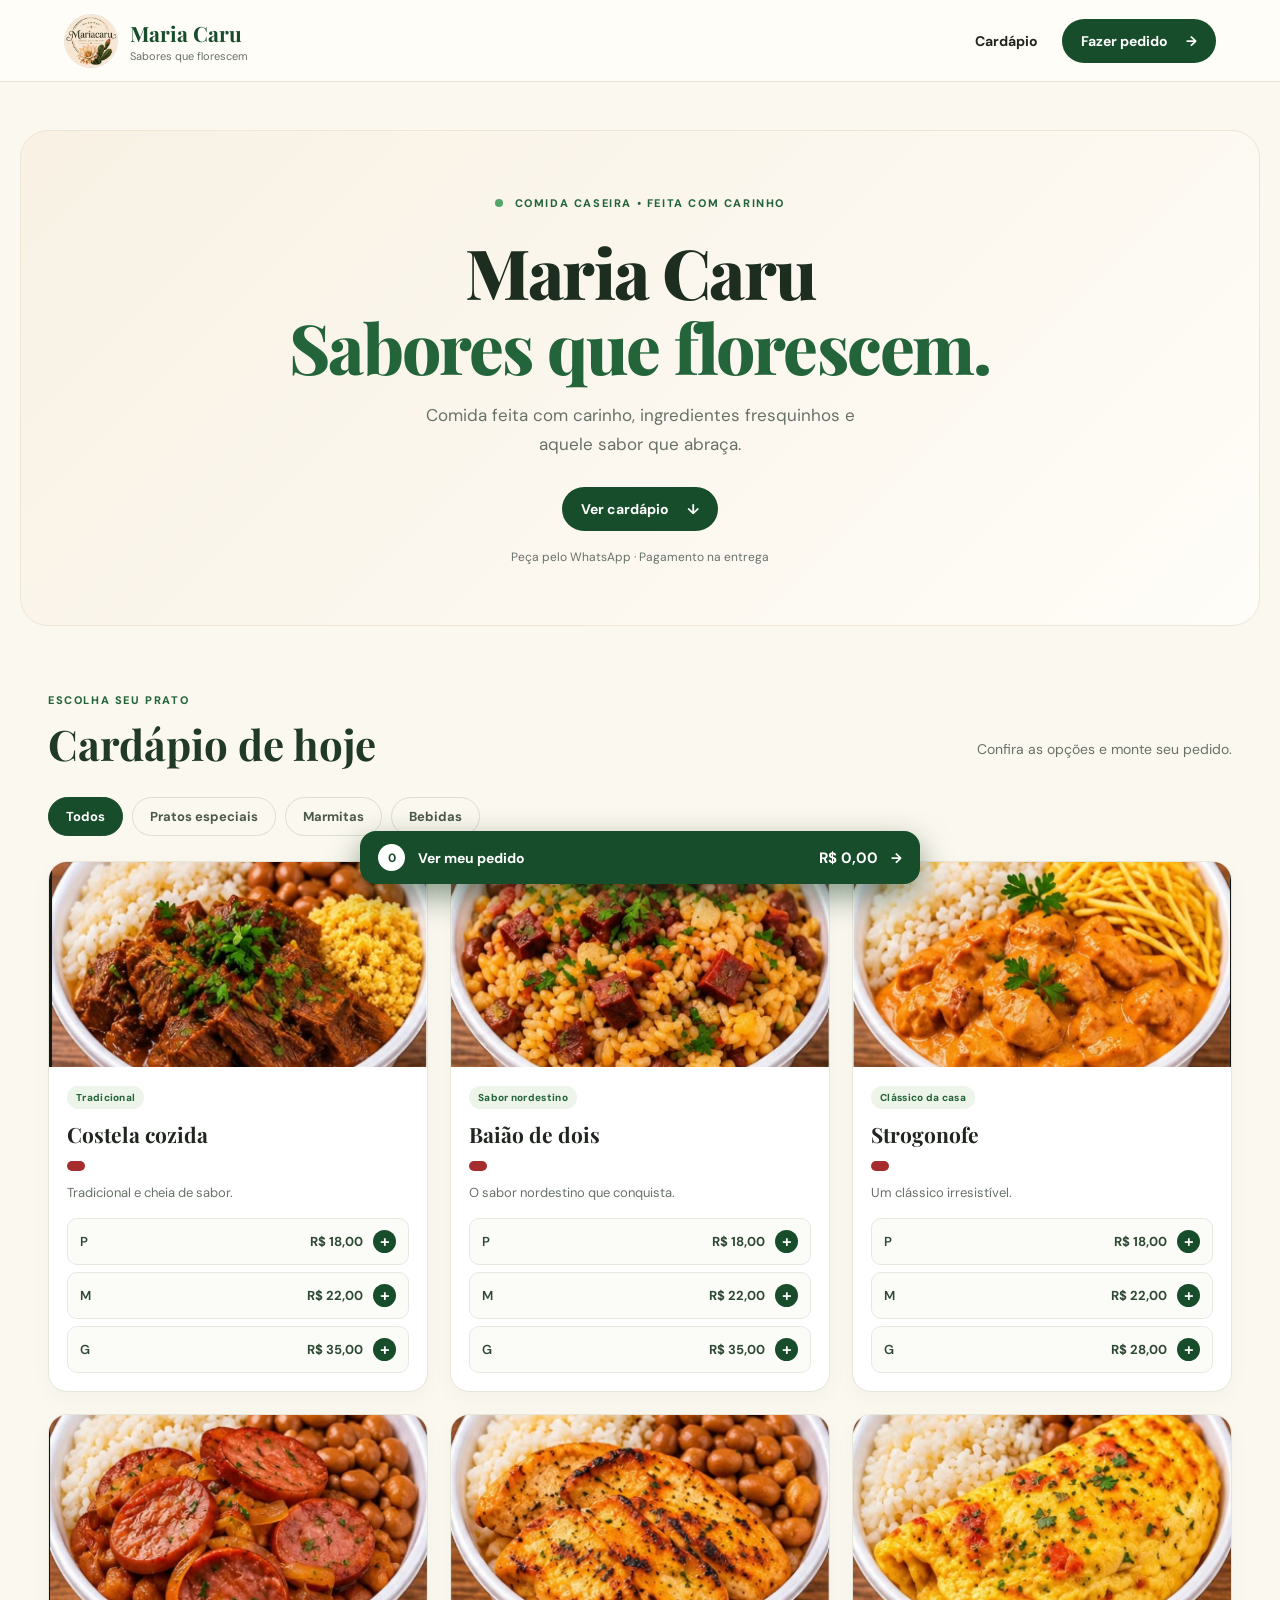
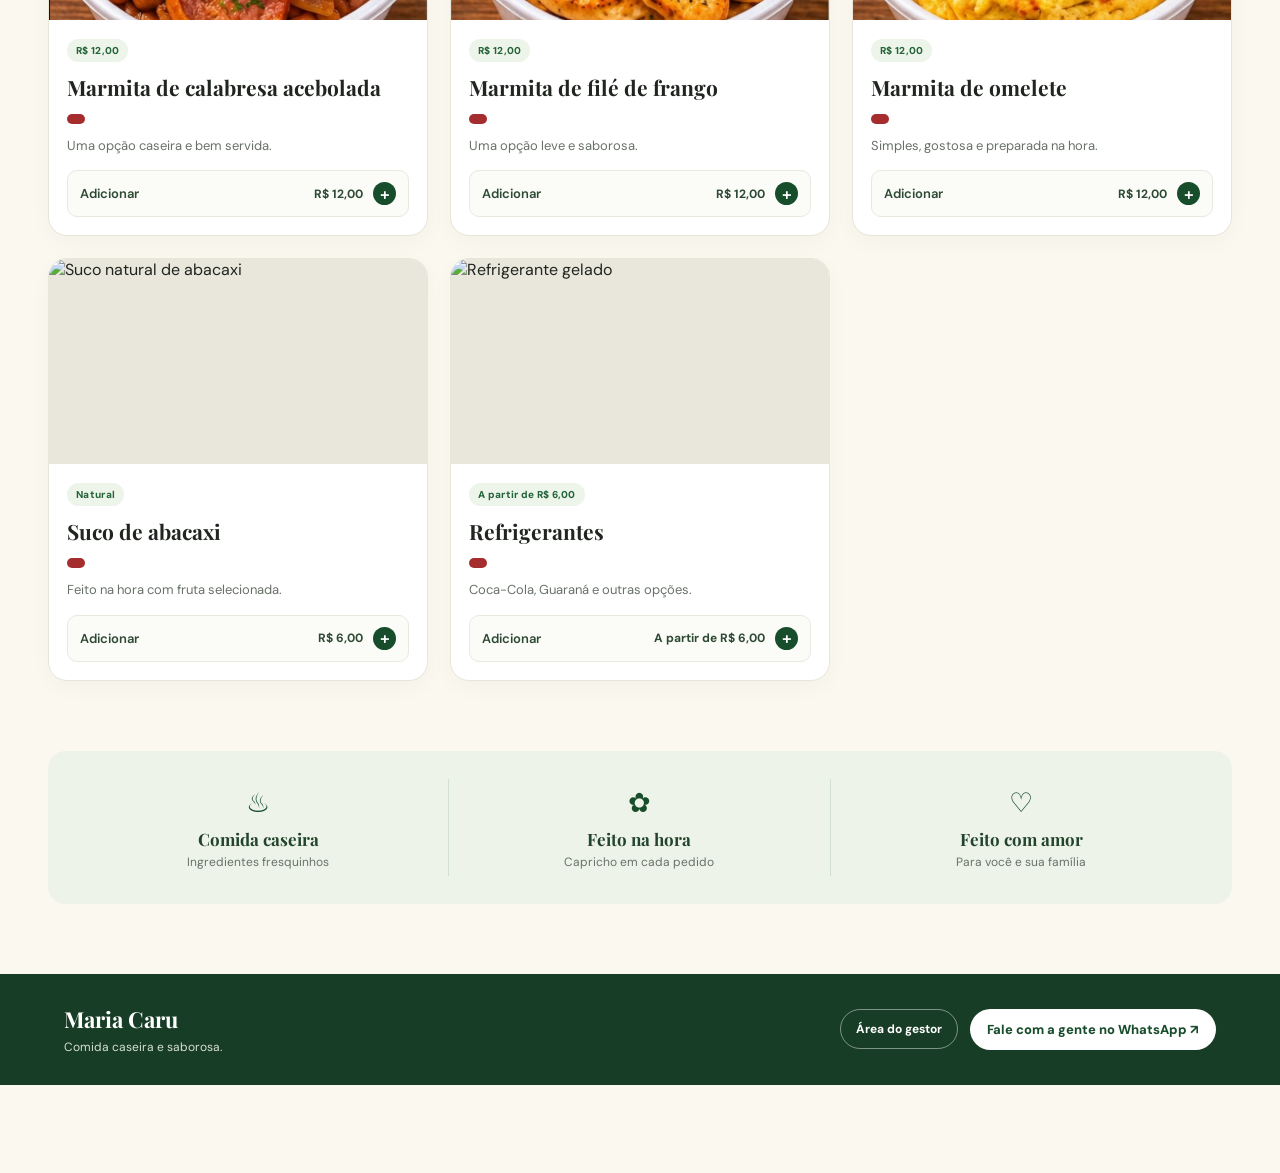
==== commit e5b93cbc: "Correct product name from 'Estrogonofe' to 'Strogonofe" ====
--- a/index.html
+++ b/index.html
@@ -76,7 +76,7 @@
         <article class="product-card" data-category="pratos" data-search="estrogonofe strogonoff">
           <img src="images/strogonoff.png" alt="Estrogonofe com arroz" loading="lazy">
           <div class="product-body">
-            <span class="product-tag">Clássico da casa</span><h3>Estrogonofe</h3><span class="availability-badge" hidden></span>
+            <span class="product-tag">Clássico da casa</span><h3>Strogonofe</h3><span class="availability-badge" hidden></span>
             <p>Um clássico irresistível.</p>
             <div class="price-list">
               <button class="add-size" data-name="Estrogonofe" data-size="P" data-price="18">P <b>R$ 18,00</b><span>+</span></button>
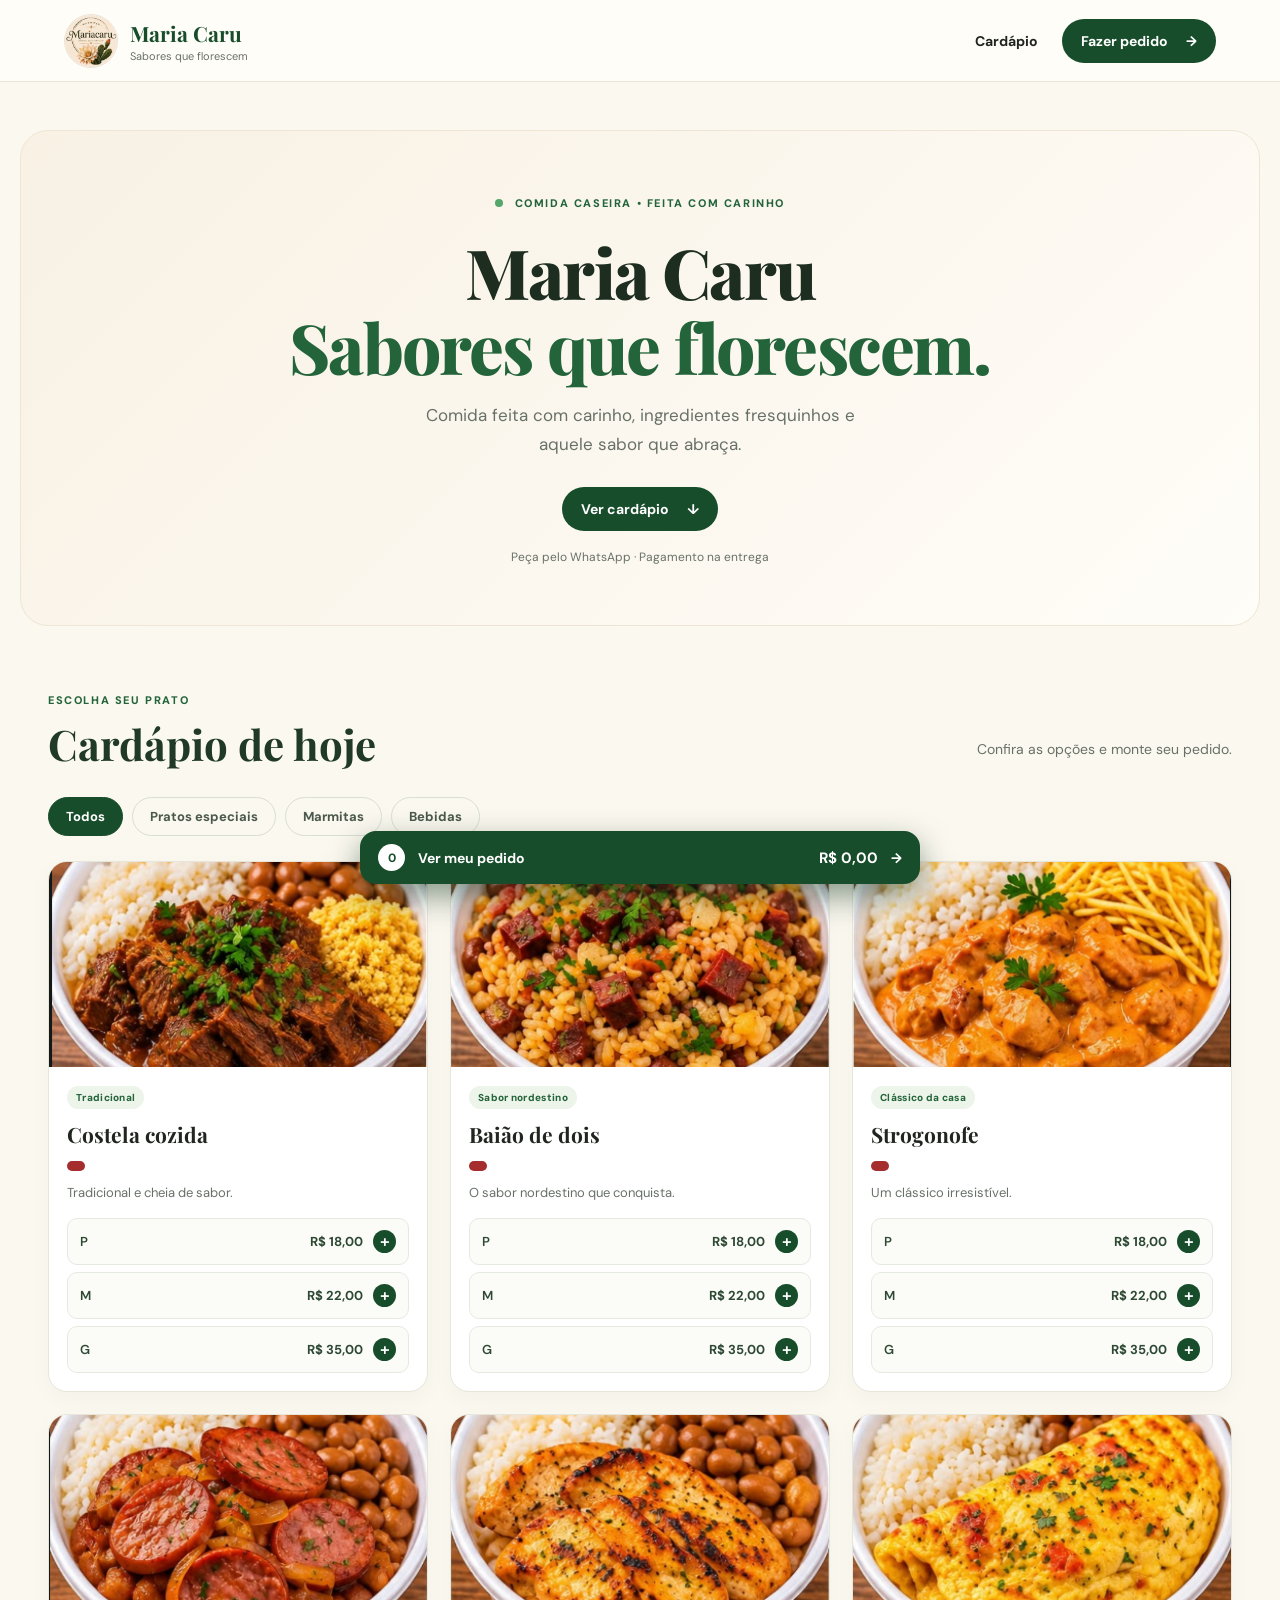
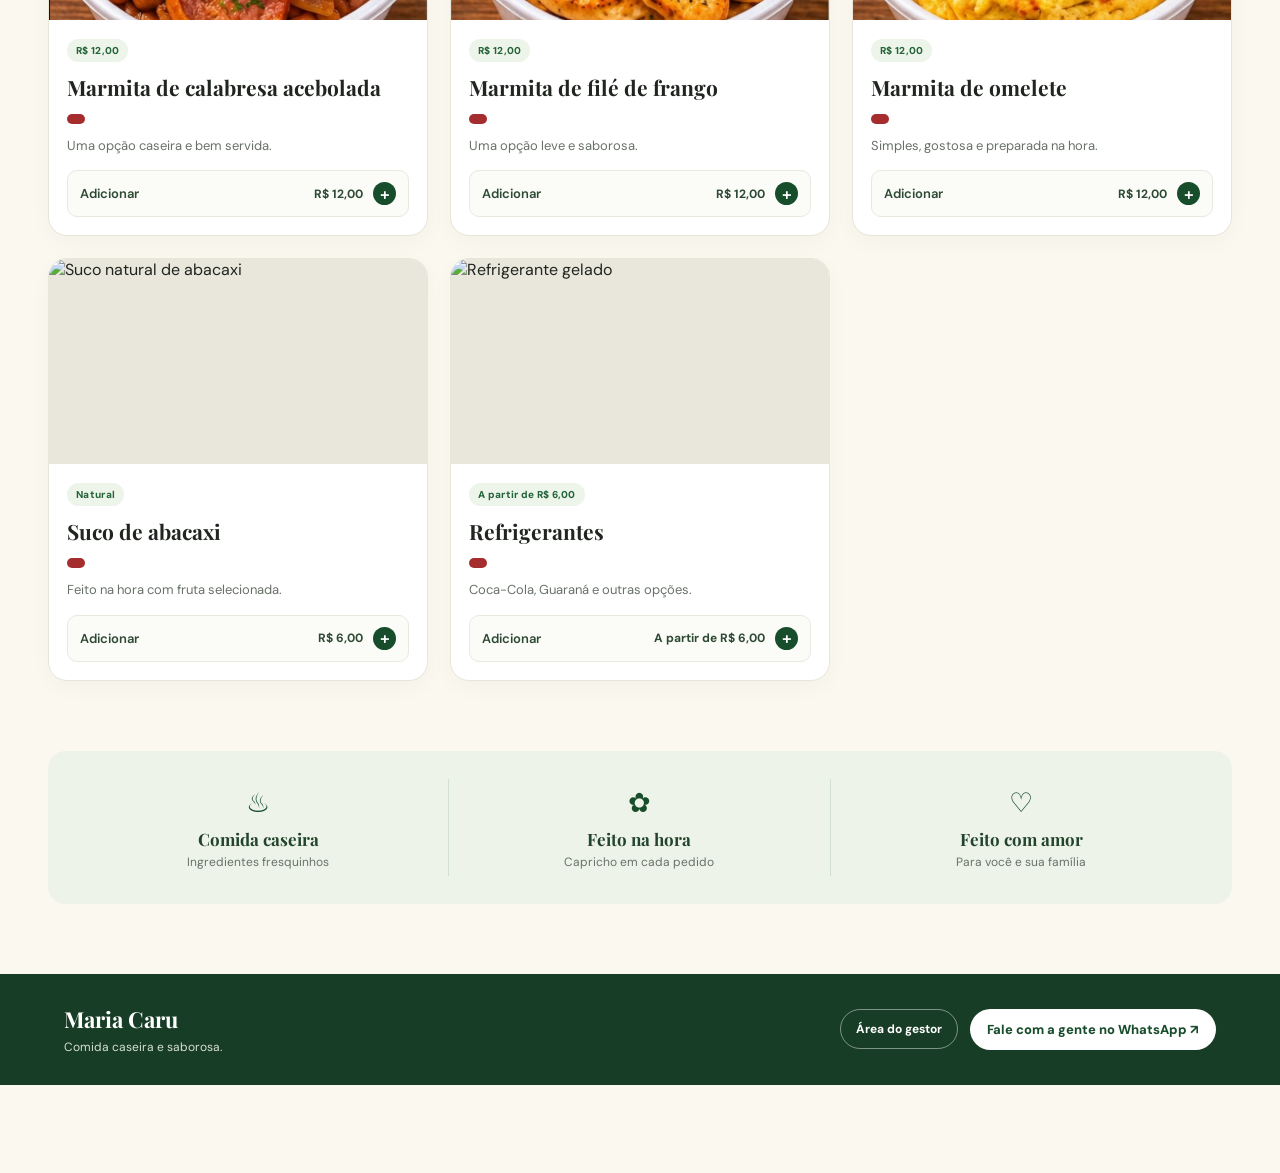
==== commit 649dc409: "Update index.html" ====
--- a/index.html
+++ b/index.html
@@ -81,7 +81,7 @@
             <div class="price-list">
               <button class="add-size" data-name="Estrogonofe" data-size="P" data-price="18">P <b>R$ 18,00</b><span>+</span></button>
               <button class="add-size" data-name="Estrogonofe" data-size="M" data-price="22">M <b>R$ 22,00</b><span>+</span></button>
-              <button class="add-size" data-name="Estrogonofe" data-size="G" data-price="28">G <b>R$ 28,00</b><span>+</span></button>
+              <button class="add-size" data-name="Estrogonofe" data-size="G" data-price="28">G <b>R$ 35,00</b><span>+</span></button>
             </div>
           </div>
         </article>
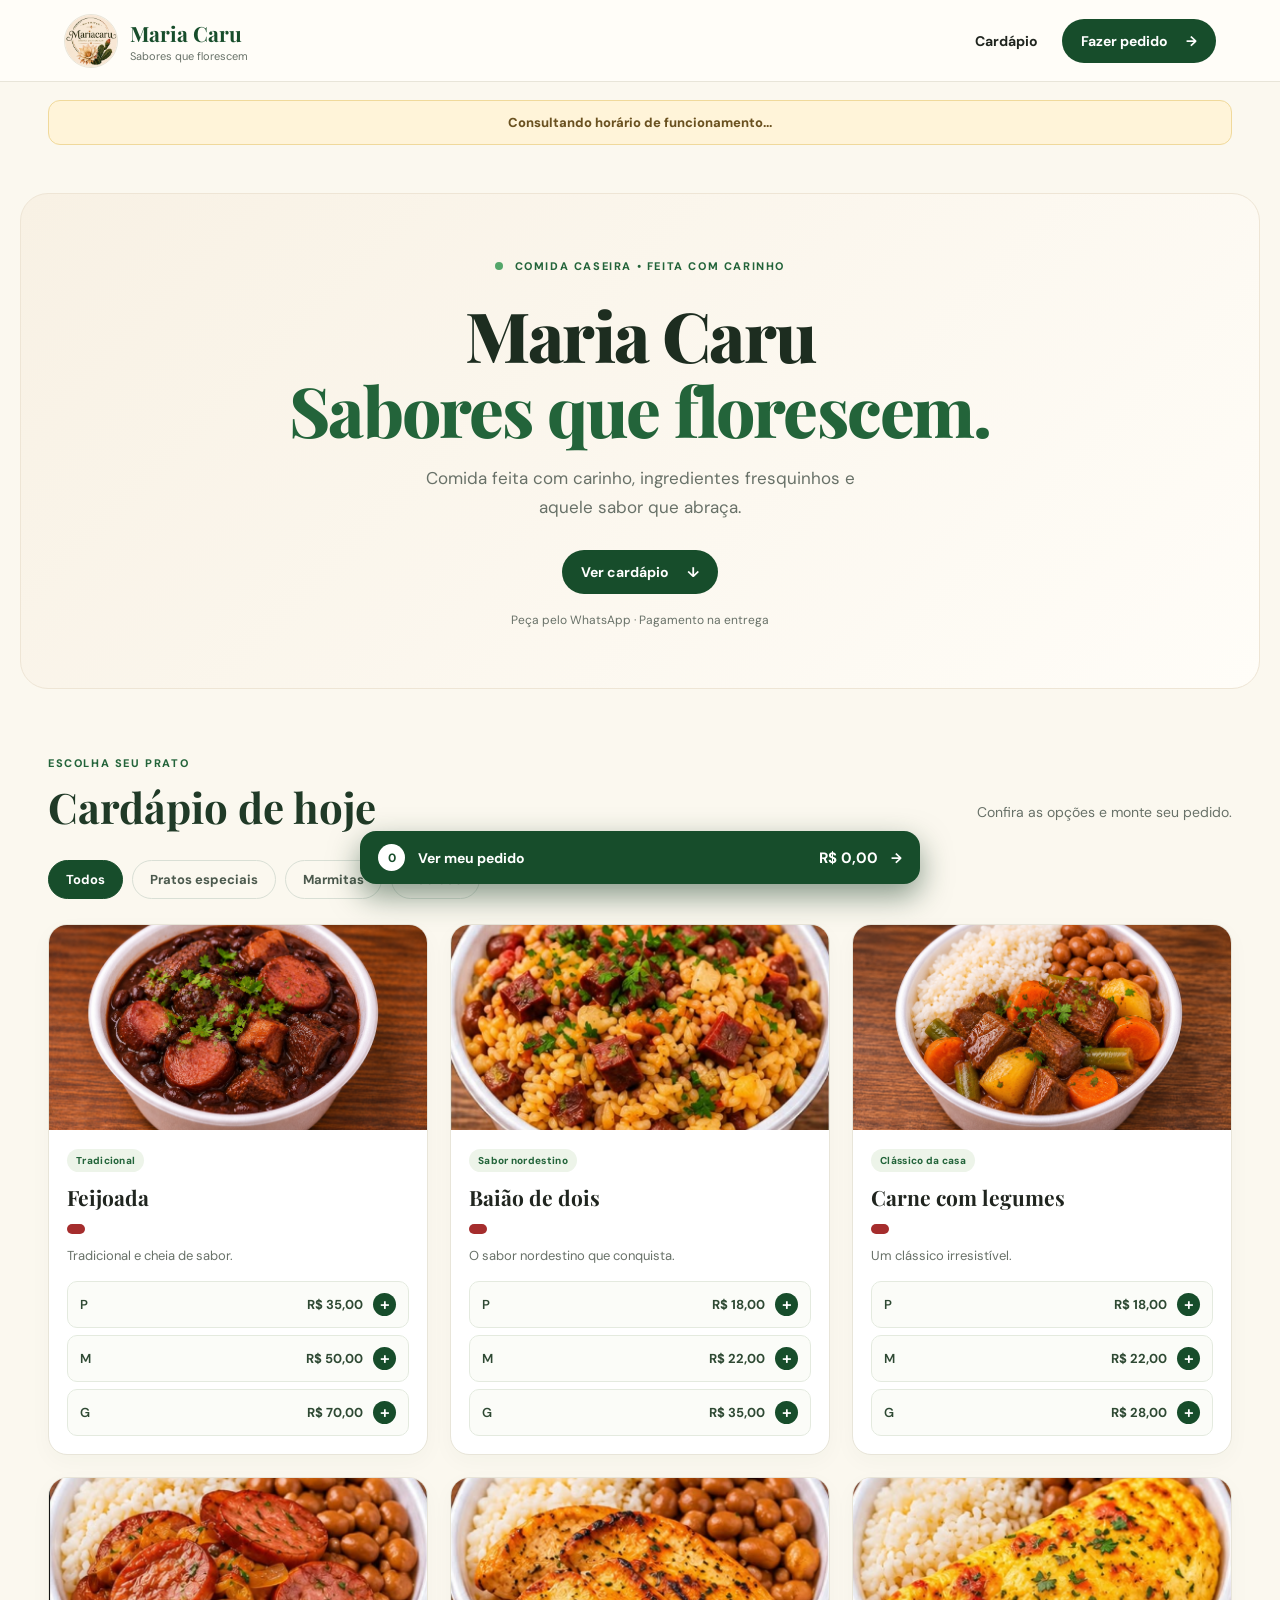
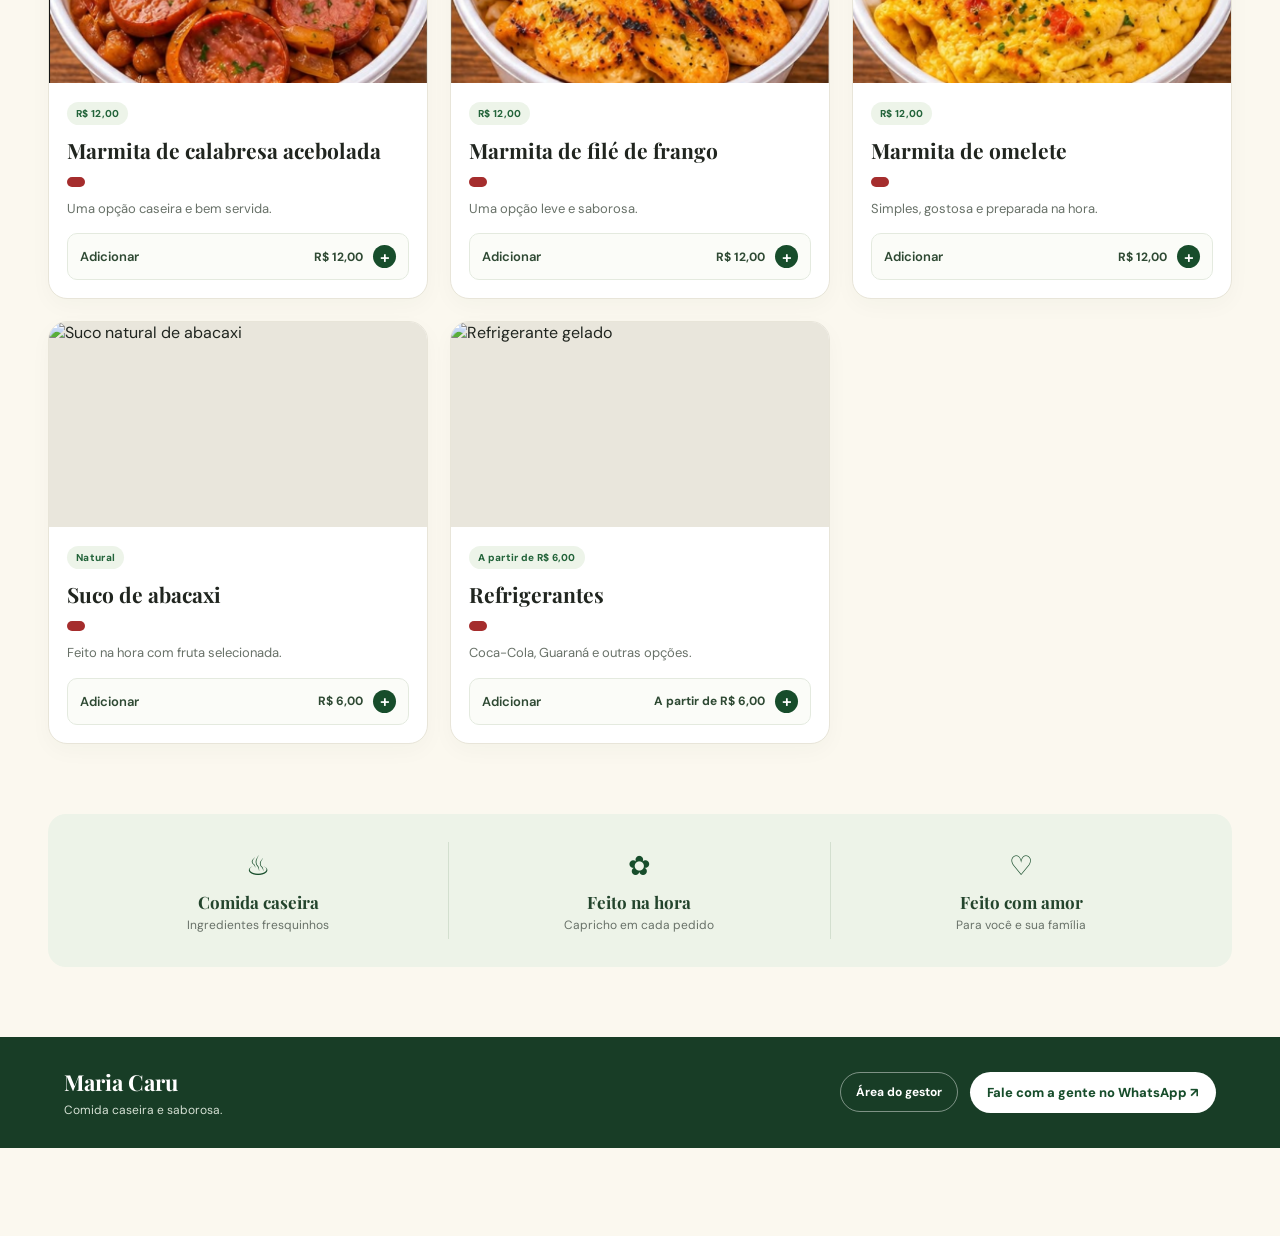
==== commit 54fe9c68: "Add files via upload" ====
--- a/index.html
+++ b/index.html
@@ -23,6 +23,7 @@
   </header>
 
   <main>
+    <section id="store-status" class="store-status" role="status" aria-live="polite">Consultando horário de funcionamento...</section>
     <section class="hero hero-centered">
       <div class="hero-copy">
         <span class="eyebrow"><span class="live-dot"></span> COMIDA CASEIRA • FEITA COM CARINHO</span>
@@ -47,15 +48,15 @@
       </div>
 
       <div class="product-grid" id="product-grid">
-        <article class="product-card" data-category="pratos" data-search="costela cozida">
-          <img src="images/costela.png" alt="Costela cozida com batatas" loading="lazy">
+        <article class="product-card" data-category="pratos" data-search="feijoada">
+          <img src="images/Feijoada.png" alt="Feijoada" loading="lazy">
           <div class="product-body">
-            <span class="product-tag">Tradicional</span><h3>Costela cozida</h3><span class="availability-badge" hidden></span>
+            <span class="product-tag">Tradicional</span><h3>Feijoada</h3><span class="availability-badge" hidden></span>
             <p>Tradicional e cheia de sabor.</p>
             <div class="price-list">
-              <button class="add-size" data-name="Costela cozida" data-size="P" data-price="18">P <b>R$ 18,00</b><span>+</span></button>
-              <button class="add-size" data-name="Costela cozida" data-size="M" data-price="22">M <b>R$ 22,00</b><span>+</span></button>
-              <button class="add-size" data-name="Costela cozida" data-size="G" data-price="35">G <b>R$ 35,00</b><span>+</span></button>
+              <button class="add-size" data-name="Feijoada" data-size="P" data-price="35">P <b>R$ 35,00</b><span>+</span></button>
+              <button class="add-size" data-name="Feijoada" data-size="M" data-price="50">M <b>R$ 50,00</b><span>+</span></button>
+              <button class="add-size" data-name="Feijoada" data-size="G" data-price="70">G <b>R$ 70,00</b><span>+</span></button>
             </div>
           </div>
         </article>
@@ -74,17 +75,18 @@
         </article>
 
         <article class="product-card" data-category="pratos" data-search="estrogonofe strogonoff">
-          <img src="images/strogonoff.png" alt="Estrogonofe com arroz" loading="lazy">
+          <img src="images/Carne Com Legumes.png" alt="Carne com legumes" loading="lazy">
           <div class="product-body">
-            <span class="product-tag">Clássico da casa</span><h3>Strogonofe</h3><span class="availability-badge" hidden></span>
+            <span class="product-tag">Clássico da casa</span><h3>Carne com legumes</h3><span class="availability-badge" hidden></span>
             <p>Um clássico irresistível.</p>
             <div class="price-list">
-              <button class="add-size" data-name="Estrogonofe" data-size="P" data-price="18">P <b>R$ 18,00</b><span>+</span></button>
-              <button class="add-size" data-name="Estrogonofe" data-size="M" data-price="22">M <b>R$ 22,00</b><span>+</span></button>
-              <button class="add-size" data-name="Estrogonofe" data-size="G" data-price="28">G <b>R$ 35,00</b><span>+</span></button>
+              <button class="add-size" data-name="Carne com legumes" data-size="P" data-price="18">P <b>R$ 18,00</b><span>+</span></button>
+              <button class="add-size" data-name="Carne com legumes" data-size="M" data-price="22">M <b>R$ 22,00</b><span>+</span></button>
+              <button class="add-size" data-name="Carne com legumes" data-size="G" data-price="28">G <b>R$ 28,00</b><span>+</span></button>
             </div>
           </div>
         </article>
+
 
         <article class="product-card" data-category="marmitas" data-search="marmita calabresa acebolada">
           <img src="images/calabresa.png" alt="Marmita com refeição caseira" loading="lazy">
@@ -169,9 +171,9 @@
       <div class="checkout-breakdown">
         <div><span>Subtotal dos itens</span><strong id="checkout-subtotal">R$ 0,00</strong></div>
         <div><span>Taxa de entrega</span><strong id="delivery-fee">R$ 6,00</strong></div>
-        <div class="checkout-total"><span>Total do pedido</span><strong id="checkout-total">R$ 6,00</strong></div>
+        <div class="checkout-total"><span>Total do pedido</span><strong id="checkout-total">R$ 7,00</strong></div>
       </div>
-      <p class="delivery-note">Taxa fixa de entrega: R$ 6,00.</p>
+      <p class="delivery-note">Taxa fixa de entrega: R$ 7,00.</p>
       <button class="send-order" id="send-order" type="button">Enviar pedido pelo WhatsApp <span>↗</span></button>
     </section>
   </div>
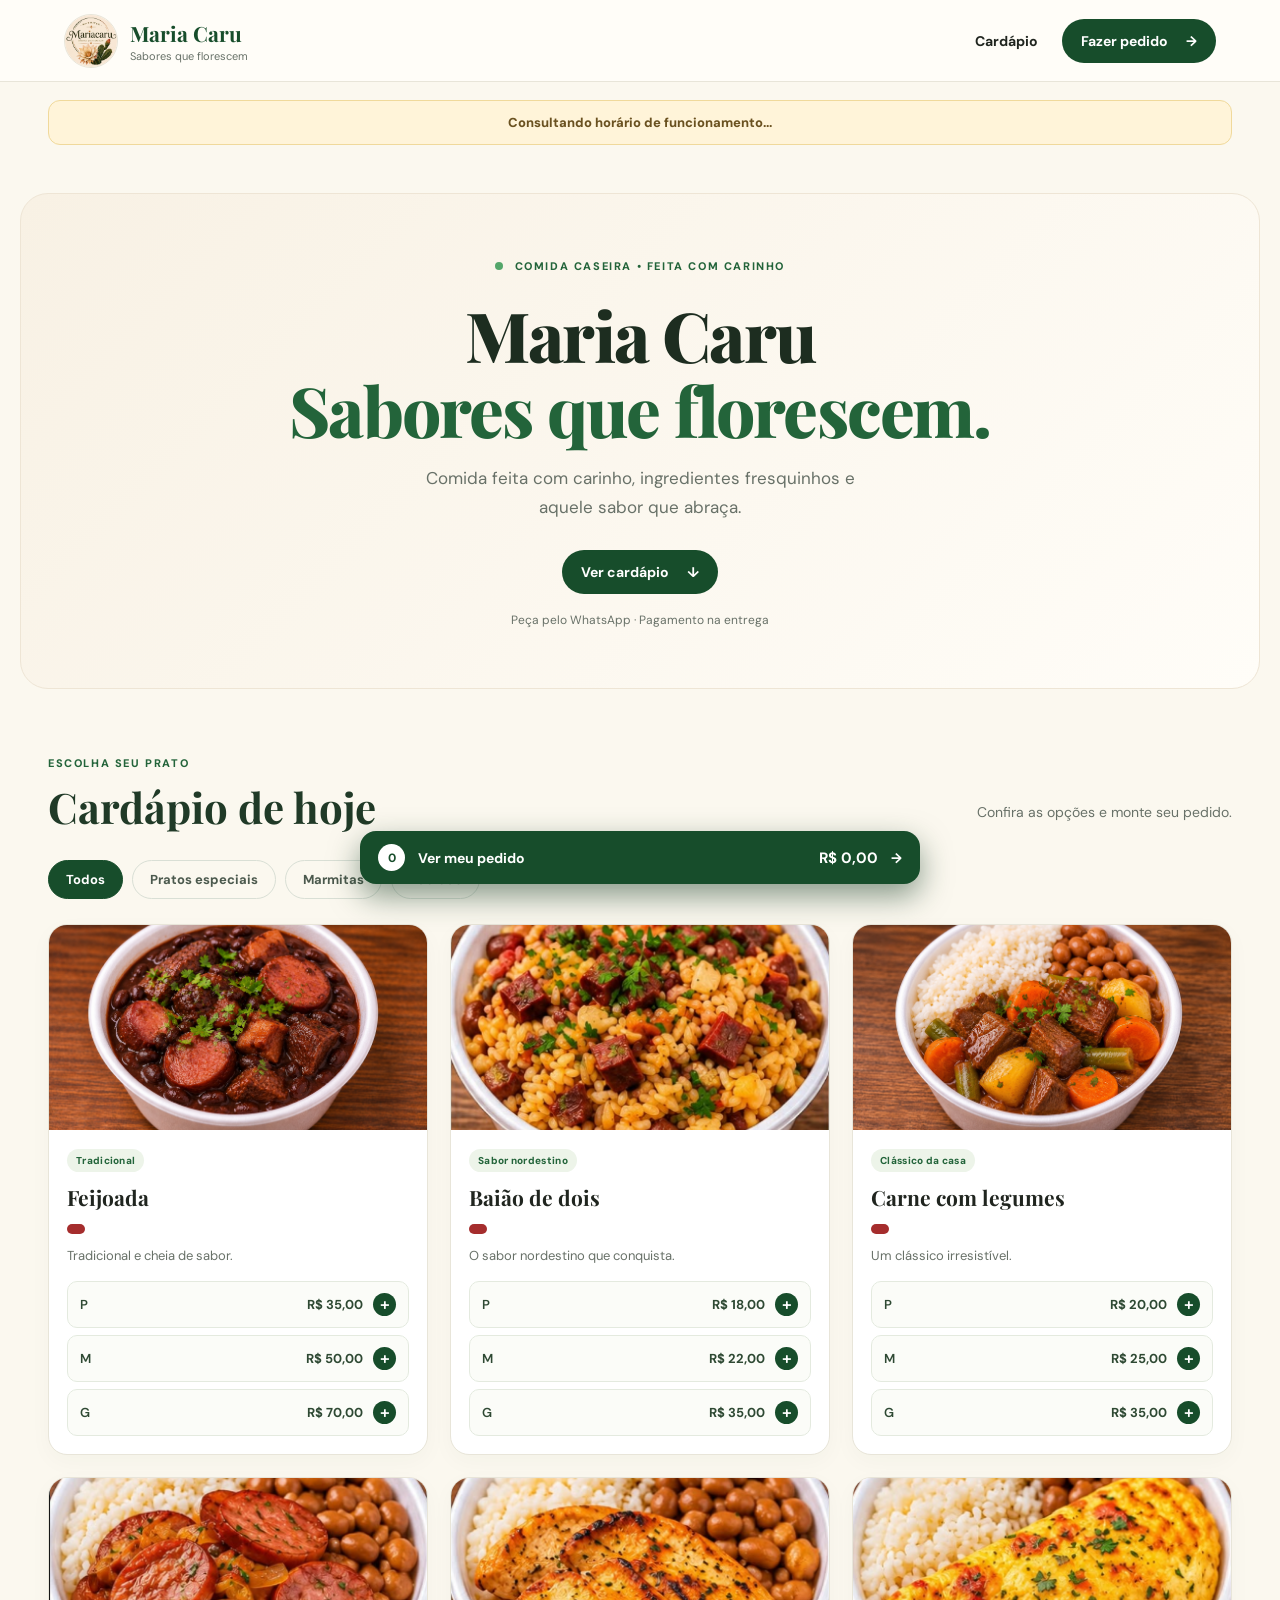
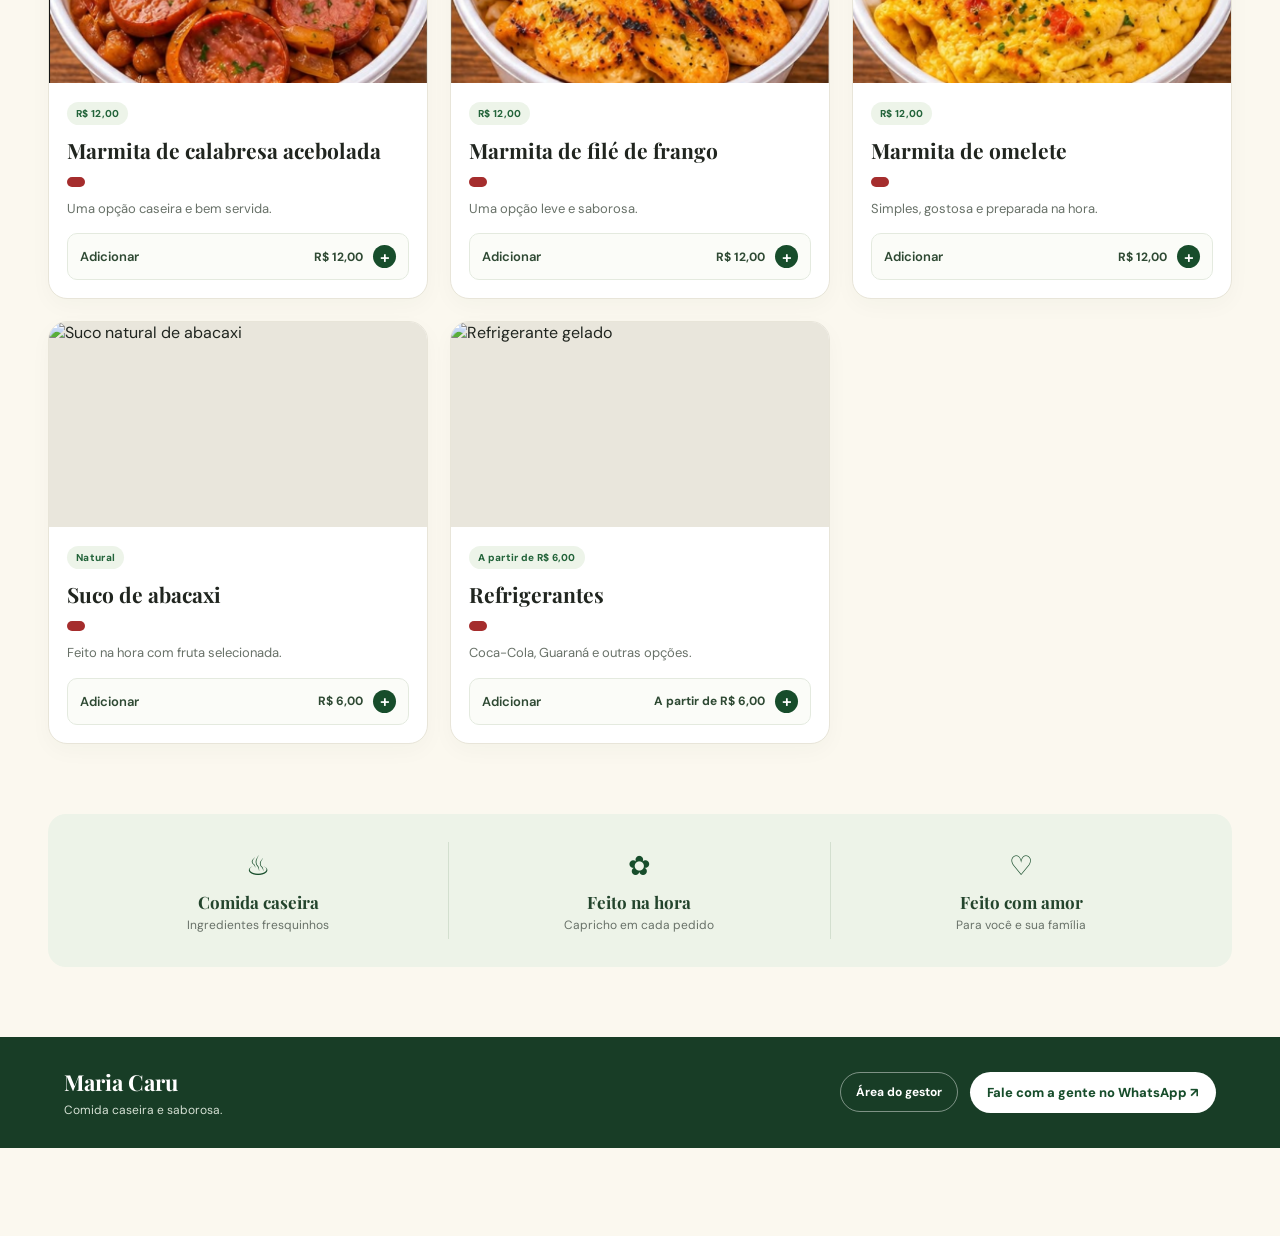
==== commit 44eca51a: "update valor" ====
--- a/index.html
+++ b/index.html
@@ -80,9 +80,9 @@
             <span class="product-tag">Clássico da casa</span><h3>Carne com legumes</h3><span class="availability-badge" hidden></span>
             <p>Um clássico irresistível.</p>
             <div class="price-list">
-              <button class="add-size" data-name="Carne com legumes" data-size="P" data-price="18">P <b>R$ 18,00</b><span>+</span></button>
-              <button class="add-size" data-name="Carne com legumes" data-size="M" data-price="22">M <b>R$ 22,00</b><span>+</span></button>
-              <button class="add-size" data-name="Carne com legumes" data-size="G" data-price="28">G <b>R$ 28,00</b><span>+</span></button>
+              <button class="add-size" data-name="Carne com legumes" data-size="P" data-price="18">P <b>R$ 20,00</b><span>+</span></button>
+              <button class="add-size" data-name="Carne com legumes" data-size="M" data-price="22">M <b>R$ 25,00</b><span>+</span></button>
+              <button class="add-size" data-name="Carne com legumes" data-size="G" data-price="28">G <b>R$ 35,00</b><span>+</span></button>
             </div>
           </div>
         </article>
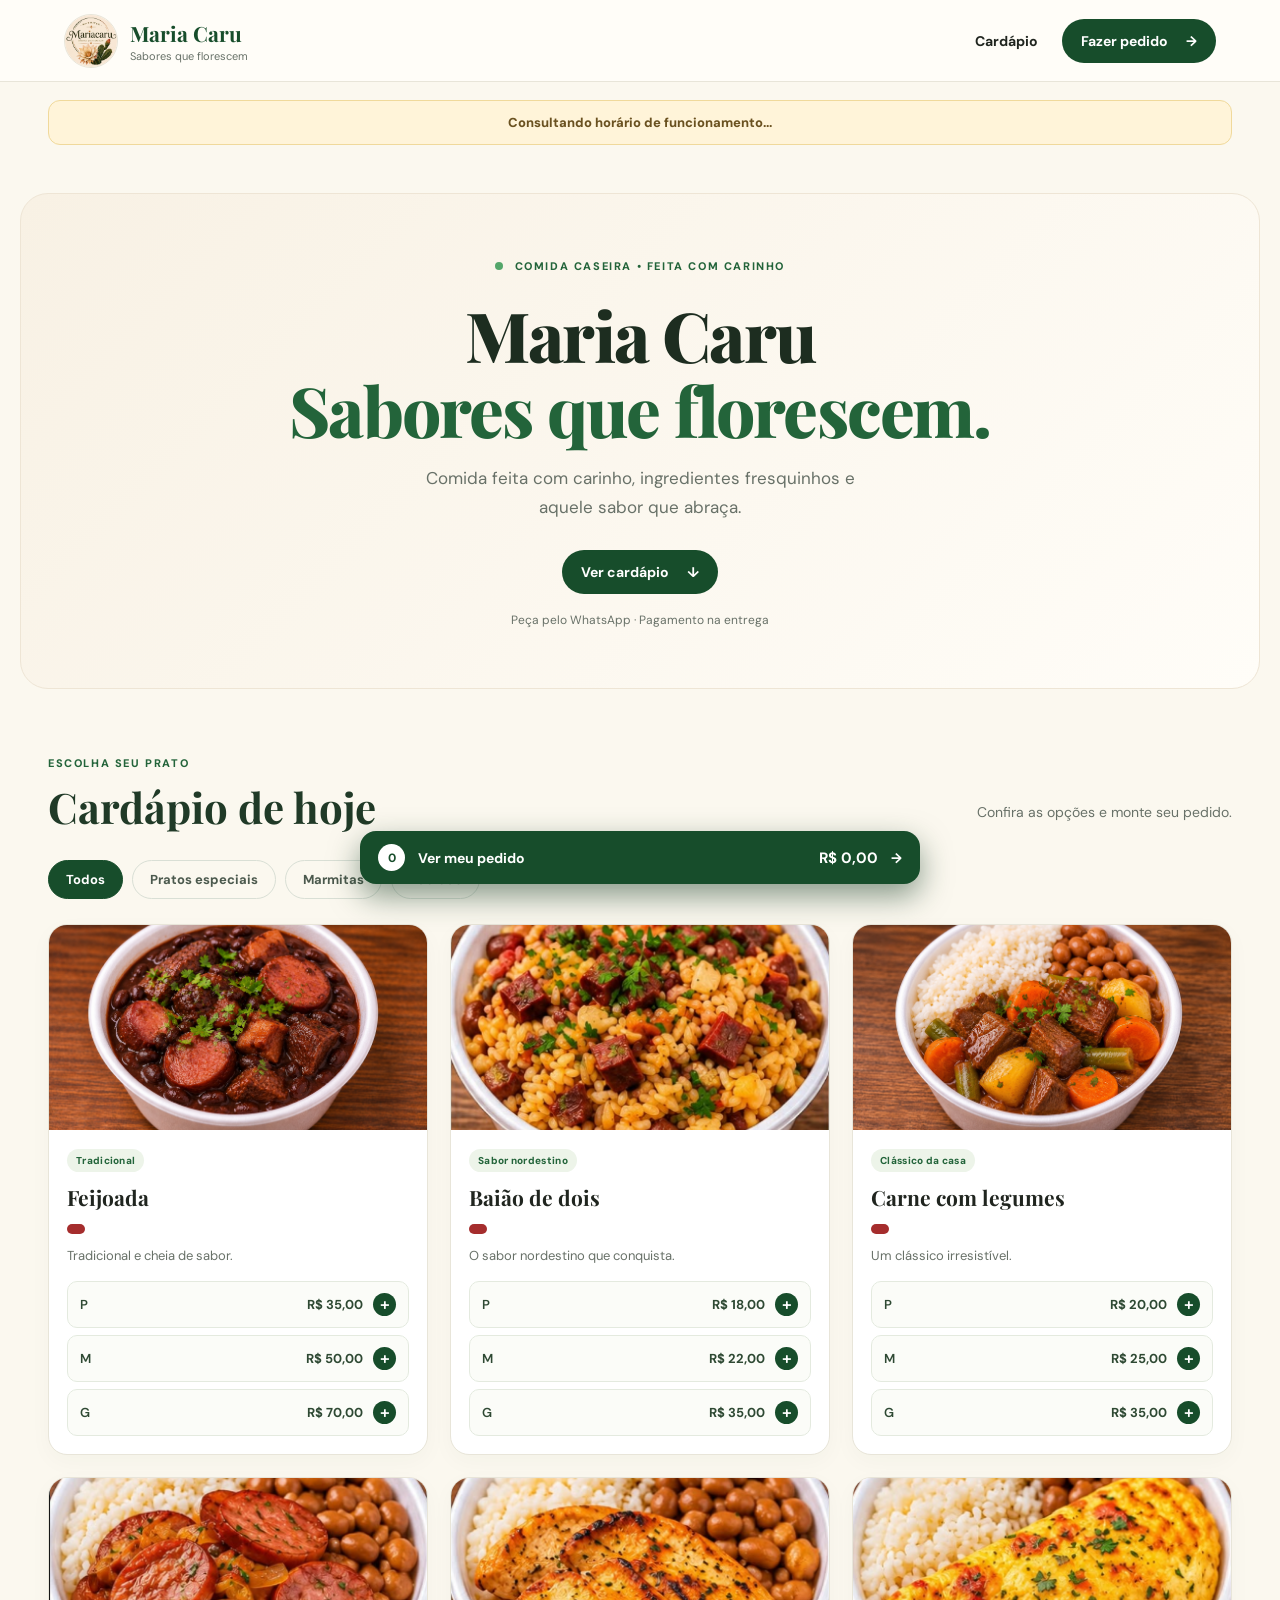
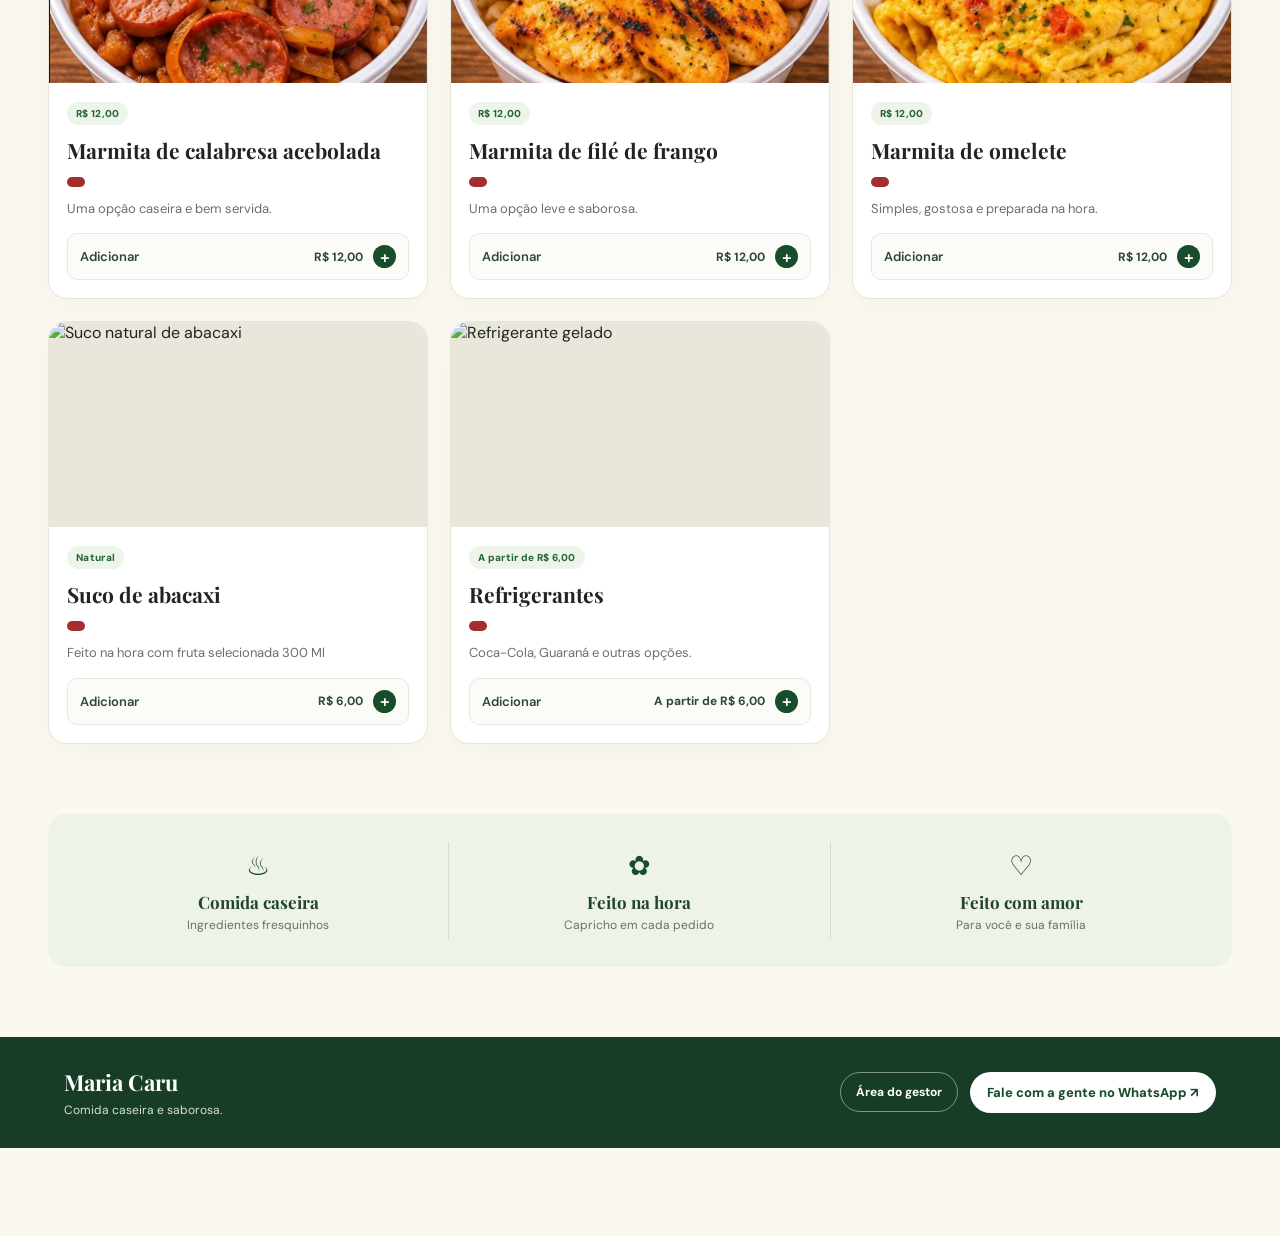
==== commit 986b4b13: "Modify product details and payment method Updated product description and payment options." ====
--- a/index.html
+++ b/index.html
@@ -119,7 +119,7 @@
           <img src="https://images.unsplash.com/photo-1622597467836-f3285f2131b8?w=900&auto=format&fit=crop&q=85" alt="Suco natural de abacaxi" loading="lazy">
           <div class="product-body">
             <span class="product-tag">Natural</span><h3>Suco de abacaxi</h3><span class="availability-badge" hidden></span>
-            <p>Feito na hora com fruta selecionada.</p>
+            <p>Feito na hora com fruta selecionada 300 Ml</p>
             <button class="add-simple" data-name="Suco de abacaxi" data-price="6">Adicionar <b>R$ 6,00</b><span>+</span></button>
           </div>
         </article>
@@ -162,7 +162,7 @@
         <label class="full">Endereço de entrega<input id="customer-address" type="text" placeholder="Rua, número, bairro e complemento" autocomplete="street-address"></label>
         <label>Forma de pagamento
           <select id="payment">
-            <option>Pix</option><option>Dinheiro</option><option>Cartão de débito</option><option>Cartão de crédito</option><option>VR Benefícios</option><option>Pluxee</option>
+            <option>Pix</option><option>Dinheiro</option><option>Cartão de débito</option><option>Cartão de crédito</option>
           </select>
         </label>
         <label>Troco para (se precisar)<input id="change-for" type="text" placeholder="Ex.: R$ 50,00"></label>
